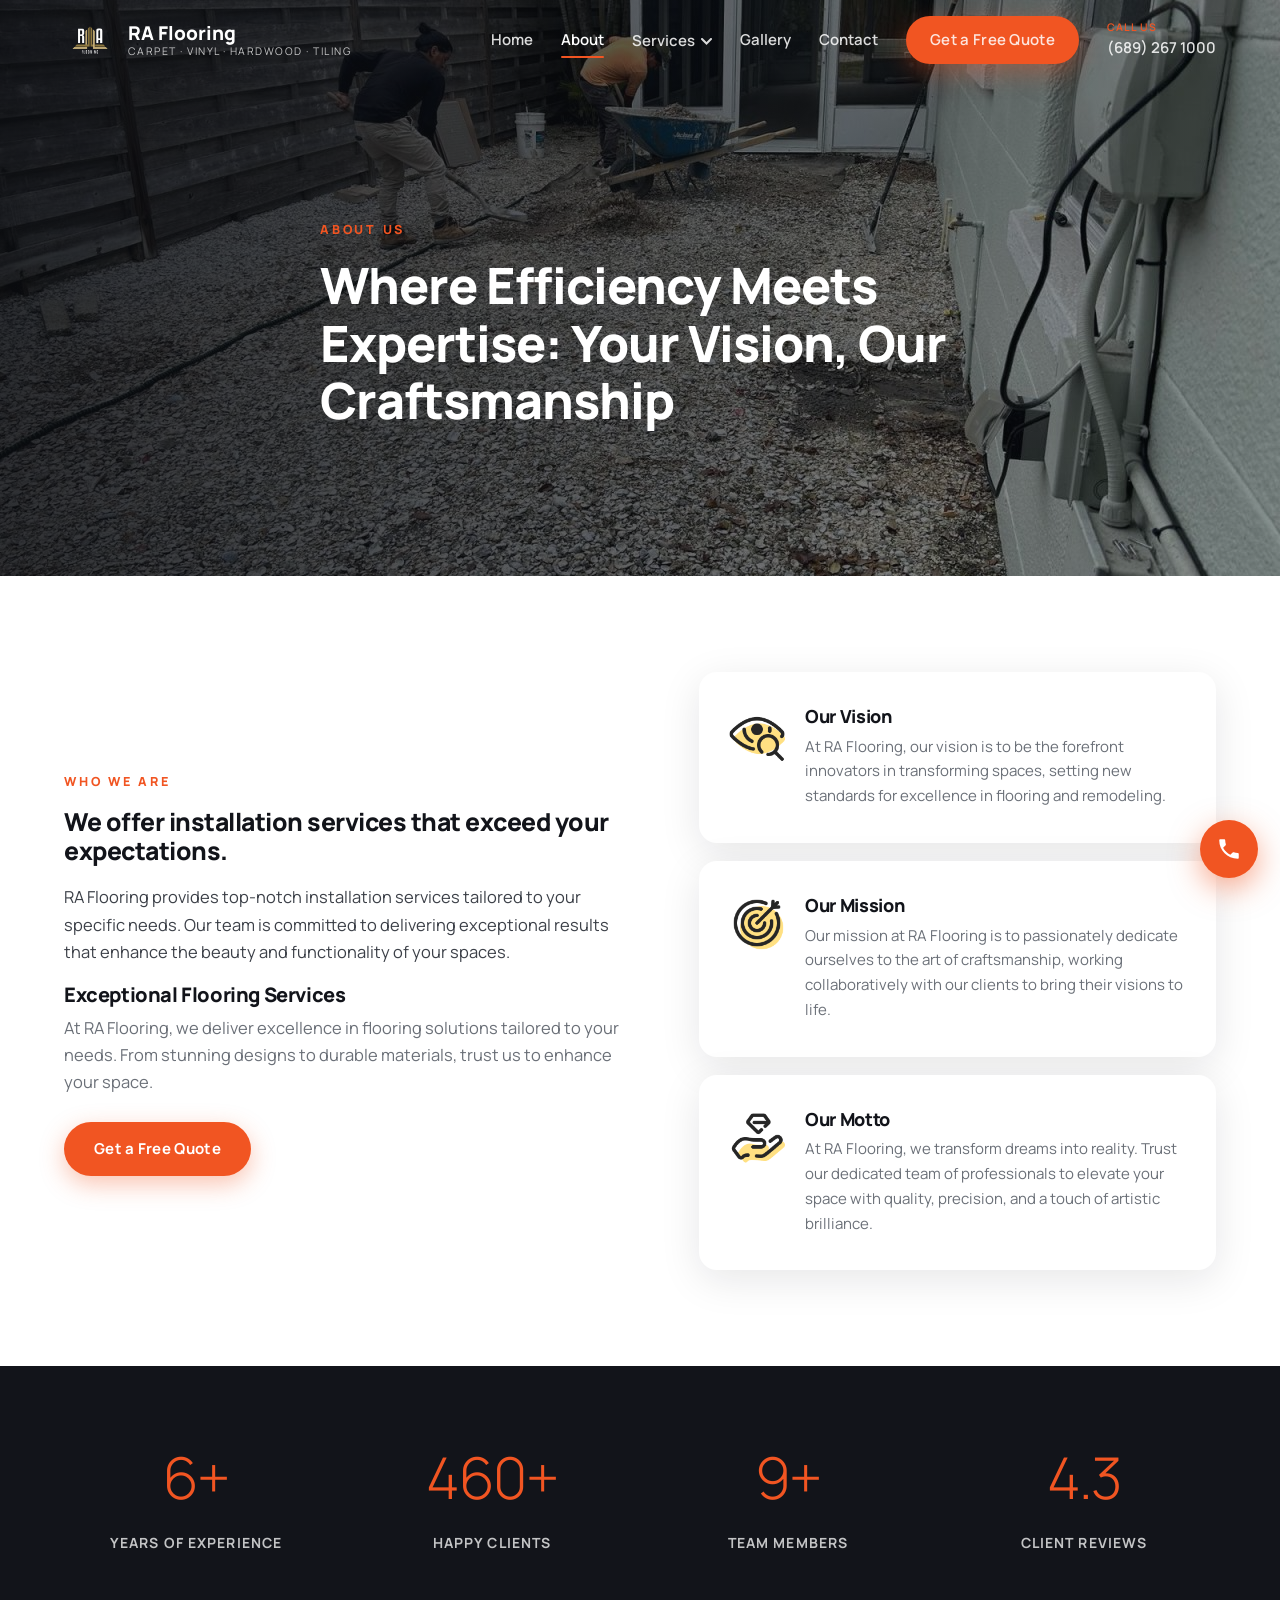
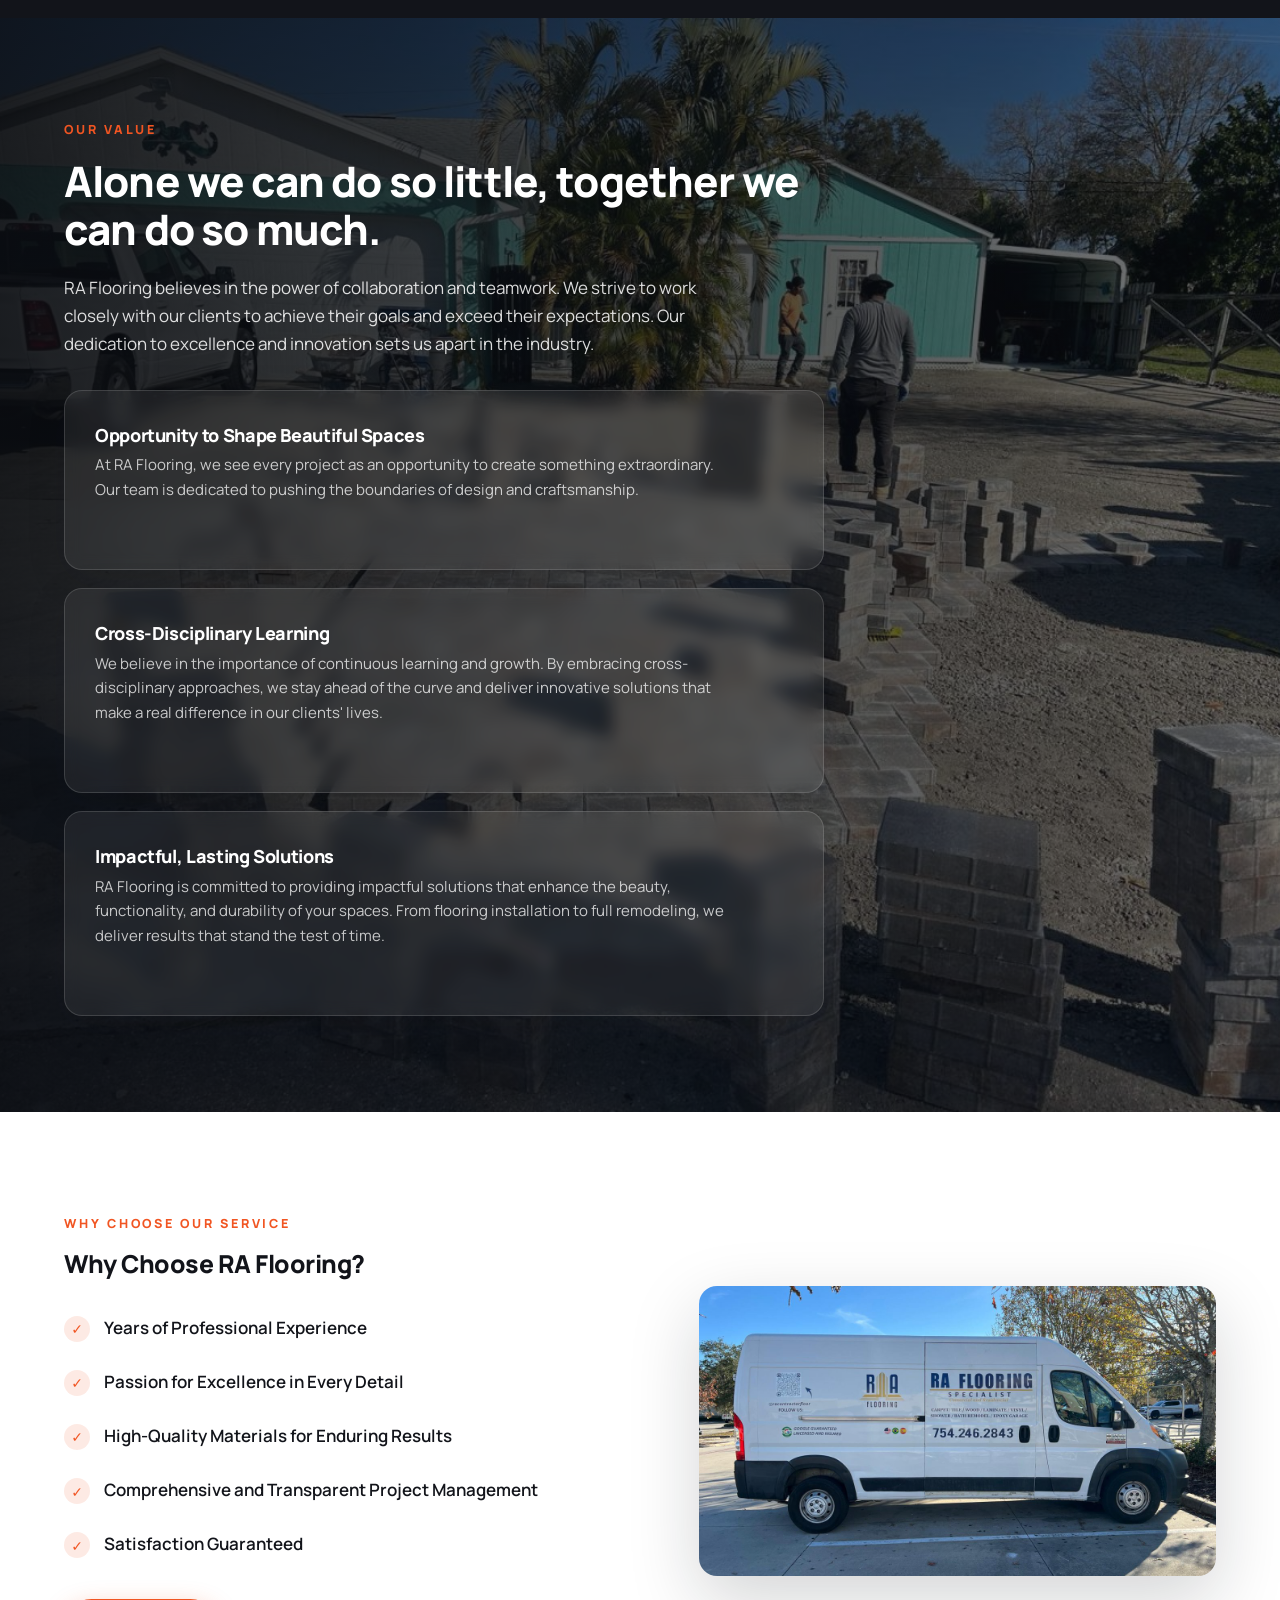
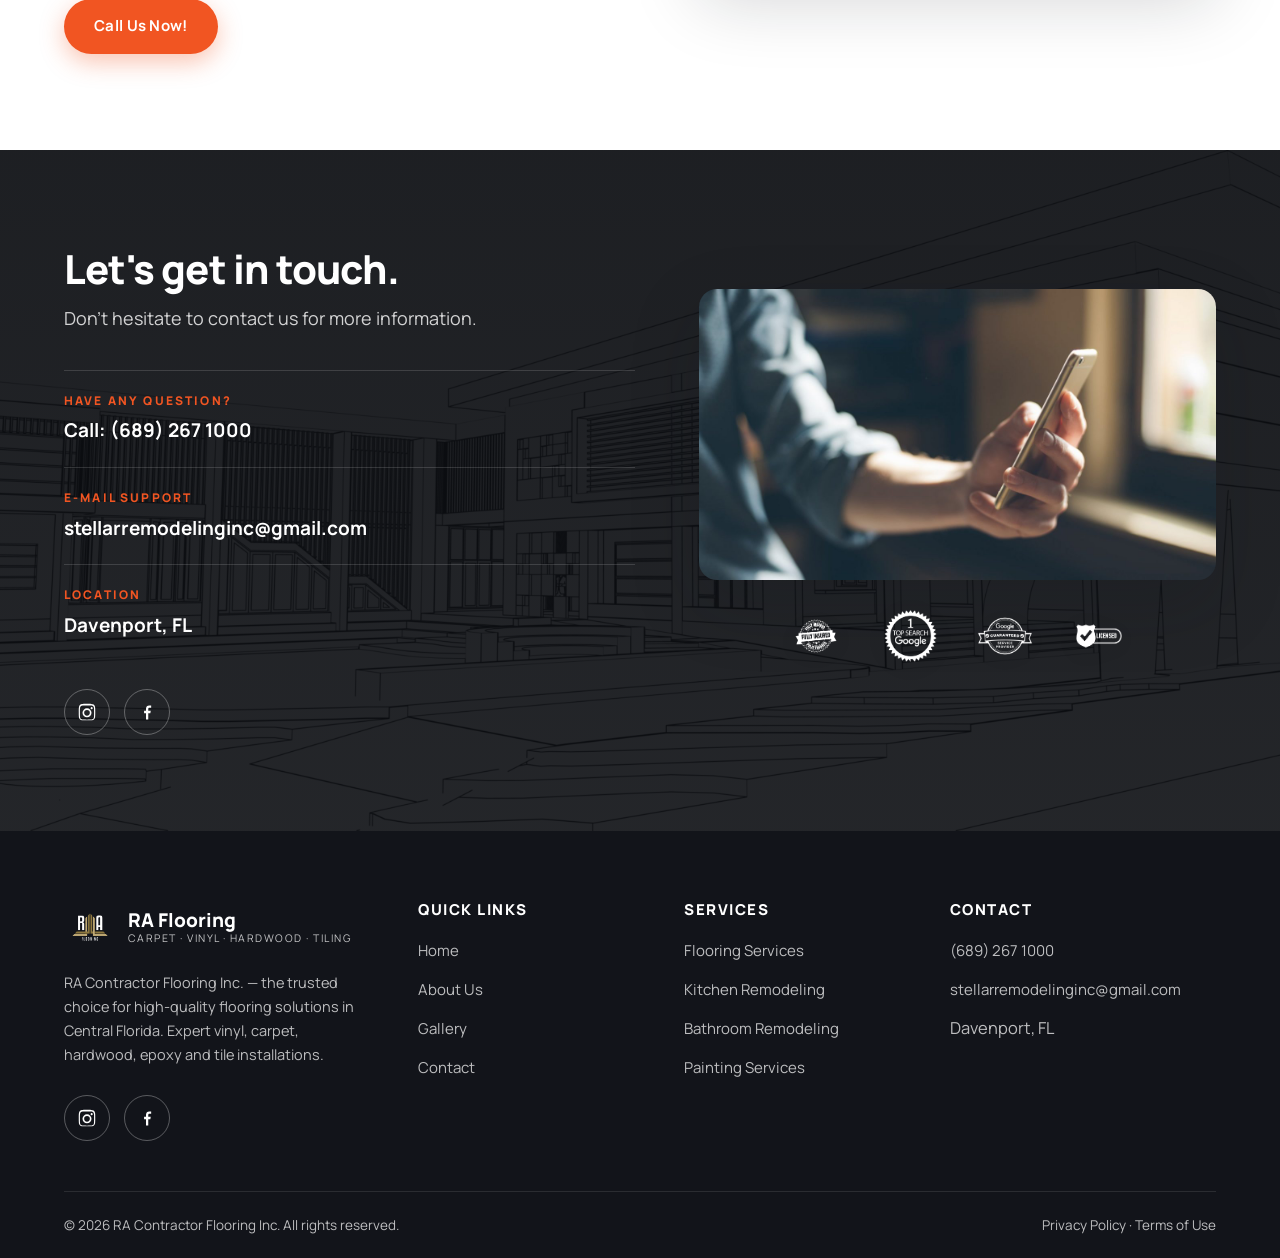
==== about.html @ 4710d86e "Site estático moderno RA Flooring — rebuild do WordPress/Elementor Co-Authored-By: Claude Fable 5 <n" ====
<!DOCTYPE html>
<html lang="en">
<head>
<meta charset="UTF-8">
<meta name="viewport" content="width=device-width, initial-scale=1.0">
<title>About Us – RA Flooring</title>
<meta name="description" content="Learn about RA Contractor Flooring Inc. — our vision, mission and values. Over a decade of experience delivering exceptional flooring and remodeling results.">
<link rel="icon" type="image/png" href="assets/img/favicon.png">
<link rel="preconnect" href="https://fonts.googleapis.com">
<link rel="preconnect" href="https://fonts.gstatic.com" crossorigin>
<link href="https://fonts.googleapis.com/css2?family=Manrope:wght@300;400;600;700;800&display=swap" rel="stylesheet">
<link rel="stylesheet" href="assets/css/style.css">
</head>
<body>
<header class="site-header" id="siteHeader">
  <div class="container nav-wrap">
    <a href="index.html" class="brand">
      <img src="assets/img/logo-white.png" alt="RA Flooring logo">
      <span class="brand-text"><strong>RA Flooring</strong><small>Carpet · Vinyl · Hardwood · Tiling</small></span>
    </a>
    <nav class="nav" id="mainNav">
      <a href="index.html">Home</a>
      <a href="about.html" class="active">About</a>
      <div class="nav-drop">
        <a href="services.html" class="drop-toggle">Services <svg width="11" height="7" viewBox="0 0 11 7" fill="none"><path d="M1 1l4.5 4.5L10 1" stroke="currentColor" stroke-width="2" stroke-linecap="round"/></svg></a>
        <div class="drop-menu">
          <a href="services.html">Flooring Services</a>
          <a href="kitchen-remodeling.html">Kitchen Remodeling</a>
          <a href="bathroom-remodeling.html">Bathroom Remodeling</a>
          <a href="painting-services.html">Painting Services</a>
        </div>
      </div>
      <a href="gallery.html">Gallery</a>
      <a href="contact.html">Contact</a>
      <a class="btn btn-primary nav-cta" href="contact.html">Get a Free Quote</a>
      <a class="nav-phone" href="tel:+16892671000"><span>Call us</span>(689) 267 1000</a>
    </nav>
    <button class="nav-toggle" id="navToggle" aria-label="Open menu"><span></span><span></span><span></span></button>
  </div>
</header>

<section class="hero hero-page" style="background-image:url('assets/img/hero-about.jpeg')">
  <div class="container">
    <div class="hero-inner">
      <span class="eyebrow">About Us</span>
      <h1>Where Efficiency Meets Expertise: Your Vision, Our Craftsmanship</h1>
    </div>
  </div>
</section>

<section>
  <div class="container split">
    <div class="reveal">
      <span class="eyebrow">Who we are</span>
      <h2>We offer installation services that exceed your expectations.</h2>
      <p style="margin:18px 0">RA Flooring provides top-notch installation services tailored to your specific needs. Our team is committed to delivering exceptional results that enhance the beauty and functionality of your spaces.</p>
      <h3 style="font-size:20px;margin-bottom:8px">Exceptional Flooring Services</h3>
      <p style="color:var(--text-soft);margin-bottom:26px">At RA Flooring, we deliver excellence in flooring solutions tailored to your needs. From stunning designs to durable materials, trust us to enhance your space.</p>
      <a href="contact.html" class="btn btn-primary">Get a Free Quote</a>
    </div>
    <div class="reveal reveal-d1" style="display:grid;gap:18px">
      <div class="feat reveal"><img src="assets/img/icon-vision.png" alt="" loading="lazy"><div><h3>Our Vision</h3><p>At RA Flooring, our vision is to be the forefront innovators in transforming spaces, setting new standards for excellence in flooring and remodeling.</p></div></div>
      <div class="feat reveal"><img src="assets/img/icon-goal.png" alt="" loading="lazy"><div><h3>Our Mission</h3><p>Our mission at RA Flooring is to passionately dedicate ourselves to the art of craftsmanship, working collaboratively with our clients to bring their visions to life.</p></div></div>
      <div class="feat reveal"><img src="assets/img/icon-diamond.png" alt="" loading="lazy"><div><h3>Our Motto</h3><p>At RA Flooring, we transform dreams into reality. Trust our dedicated team of professionals to elevate your space with quality, precision, and a touch of artistic brilliance.</p></div></div>
    </div>
  </div>
</section>

<div class="stats">
  <div class="container stats-grid">
    <div class="stat reveal"><div class="num" data-count="7" data-suffix="+">0</div><div class="label">Years of Experience</div></div>
    <div class="stat reveal reveal-d1"><div class="num" data-count="530" data-suffix="+">0</div><div class="label">Happy Clients</div></div>
    <div class="stat reveal reveal-d2"><div class="num" data-count="10" data-suffix="+">0</div><div class="label">Team Members</div></div>
    <div class="stat reveal reveal-d3"><div class="num" data-count="4.9">0</div><div class="label">Client Reviews</div></div>
  </div>
</div>

<section class="ready" style="background-image:url('assets/img/values-bg.jpeg')">
  <div class="container">
    <div class="reveal" style="max-width:760px">
      <span class="eyebrow">Our Value</span>
      <h2>Alone we can do so little, together we can do so much.</h2>
      <p>RA Flooring believes in the power of collaboration and teamwork. We strive to work closely with our clients to achieve their goals and exceed their expectations. Our dedication to excellence and innovation sets us apart in the industry.</p>
      <div style="display:grid;gap:18px;margin-top:10px">
        <div class="feat" style="background:rgba(255,255,255,.07);backdrop-filter:blur(8px);border:1px solid rgba(255,255,255,.14)"><div><h3 style="color:#fff">Opportunity to Shape Beautiful Spaces</h3><p style="color:rgba(255,255,255,.75)">At RA Flooring, we see every project as an opportunity to create something extraordinary. Our team is dedicated to pushing the boundaries of design and craftsmanship.</p></div></div>
        <div class="feat" style="background:rgba(255,255,255,.07);backdrop-filter:blur(8px);border:1px solid rgba(255,255,255,.14)"><div><h3 style="color:#fff">Cross-Disciplinary Learning</h3><p style="color:rgba(255,255,255,.75)">We believe in the importance of continuous learning and growth. By embracing cross-disciplinary approaches, we stay ahead of the curve and deliver innovative solutions that make a real difference in our clients' lives.</p></div></div>
        <div class="feat" style="background:rgba(255,255,255,.07);backdrop-filter:blur(8px);border:1px solid rgba(255,255,255,.14)"><div><h3 style="color:#fff">Impactful, Lasting Solutions</h3><p style="color:rgba(255,255,255,.75)">RA Flooring is committed to providing impactful solutions that enhance the beauty, functionality, and durability of your spaces. From flooring installation to full remodeling, we deliver results that stand the test of time.</p></div></div>
      </div>
    </div>
  </div>
</section>

<section>
  <div class="container split">
    <div class="reveal">
      <span class="eyebrow">Why choose our service</span>
      <h2>Why Choose RA Flooring?</h2>
      <ul class="check-list" style="margin:22px 0 28px">
        <li><span class="tick">✓</span>Years of Professional Experience</li>
        <li><span class="tick">✓</span>Passion for Excellence in Every Detail</li>
        <li><span class="tick">✓</span>High-Quality Materials for Enduring Results</li>
        <li><span class="tick">✓</span>Comprehensive and Transparent Project Management</li>
        <li><span class="tick">✓</span>Satisfaction Guaranteed</li>
      </ul>
      <a href="tel:+16892671000" class="btn btn-primary">Call Us Now!</a>
    </div>
    <div class="reveal reveal-d1"><div class="photo-frame"><img src="assets/img/team.jpeg" alt="RA Flooring team" loading="lazy"></div></div>
  </div>
</section>
<section class="contact-band" style="background-image:url('assets/img/contact-bg.webp')">
  <div class="container">
    <div class="split">
      <div class="reveal">
        <h2>Let's get in touch.</h2>
        <p class="sub">Don't hesitate to contact us for more information.</p>
        <div class="info-item"><div class="k">Have any question?</div><div class="v"><a href="tel:+16892671000">Call: (689) 267 1000</a></div></div>
        <div class="info-item"><div class="k">E-mail support</div><div class="v"><a href="mailto:stellarremodelinginc@gmail.com">stellarremodelinginc@gmail.com</a></div></div>
        <div class="info-item"><div class="k">Location</div><div class="v">Davenport, FL</div></div>
        <div class="social-row">
          <a href="https://www.instagram.com/racontractorfloor/" target="_blank" rel="noopener" aria-label="Instagram"><svg viewBox="0 0 24 24"><path d="M12 2.2c3.2 0 3.6 0 4.9.1 1.2.1 1.8.2 2.2.4.6.2 1 .5 1.4.9.4.4.7.8.9 1.4.2.4.4 1 .4 2.2.1 1.3.1 1.7.1 4.9s0 3.6-.1 4.9c-.1 1.2-.2 1.8-.4 2.2-.2.6-.5 1-.9 1.4-.4.4-.8.7-1.4.9-.4.2-1 .4-2.2.4-1.3.1-1.7.1-4.9.1s-3.6 0-4.9-.1c-1.2-.1-1.8-.2-2.2-.4-.6-.2-1-.5-1.4-.9-.4-.4-.7-.8-.9-1.4-.2-.4-.4-1-.4-2.2-.1-1.3-.1-1.7-.1-4.9s0-3.6.1-4.9c.1-1.2.2-1.8.4-2.2.2-.6.5-1 .9-1.4.4-.4.8-.7 1.4-.9.4-.2 1-.4 2.2-.4 1.3-.1 1.7-.1 4.9-.1zm0 2c-3.1 0-3.5 0-4.8.1-1.1.1-1.4.2-1.7.3-.4.2-.7.3-1 .6-.3.3-.5.6-.6 1-.1.3-.3.6-.3 1.7-.1 1.3-.1 1.6-.1 4.8s0 3.5.1 4.8c.1 1.1.2 1.4.3 1.7.2.4.3.7.6 1 .3.3.6.5 1 .6.3.1.6.3 1.7.3 1.3.1 1.6.1 4.8.1s3.5 0 4.8-.1c1.1-.1 1.4-.2 1.7-.3.4-.2.7-.3 1-.6.3-.3.5-.6.6-1 .1-.3.3-.6.3-1.7.1-1.3.1-1.6.1-4.8s0-3.5-.1-4.8c-.1-1.1-.2-1.4-.3-1.7-.2-.4-.3-.7-.6-1-.3-.3-.6-.5-1-.6-.3-.1-.6-.3-1.7-.3-1.3-.1-1.6-.1-4.8-.1zm0 3.4a5.4 5.4 0 110 10.8 5.4 5.4 0 010-10.8zm0 2a3.4 3.4 0 100 6.8 3.4 3.4 0 000-6.8zm5.6-3.5a1.25 1.25 0 110 2.5 1.25 1.25 0 010-2.5z"/></svg></a>
          <a href="https://www.facebook.com/racontractorfloor/" target="_blank" rel="noopener" aria-label="Facebook"><svg viewBox="0 0 24 24"><path d="M13.5 21v-7.5h2.5l.5-3h-3V8.6c0-.9.3-1.6 1.6-1.6H17V4.2c-.3 0-1.2-.1-2.3-.1-2.3 0-3.9 1.4-3.9 4v2.4H8.5v3h2.3V21h2.7z"/></svg></a>
        </div>
      </div>
      <div class="reveal reveal-d1">
        <div class="contact-photo"><img src="assets/img/cellphone.jpg" alt="Contact RA Flooring" loading="lazy"></div>
        <div class="badges-row on-dark">
          <img src="assets/img/badge-insured-w.png" alt="Fully Insured" loading="lazy">
          <img src="assets/img/badge-top-search-w.png" alt="Google Top Search" loading="lazy">
          <img src="assets/img/badge-guaranteed-w.png" alt="Google Guaranteed" loading="lazy">
          <img src="assets/img/badge-licensed-w.png" alt="Licensed" loading="lazy">
        </div>
      </div>
    </div>
  </div>
</section>
<footer class="site-footer">
  <div class="container">
    <div class="footer-grid">
      <div>
        <a href="index.html" class="brand">
          <img src="assets/img/logo-white.png" alt="RA Flooring logo">
          <span class="brand-text"><strong>RA Flooring</strong><small>Carpet · Vinyl · Hardwood · Tiling</small></span>
        </a>
        <p>RA Contractor Flooring Inc. — the trusted choice for high-quality flooring solutions in Central Florida. Expert vinyl, carpet, hardwood, epoxy and tile installations.</p>
        <div class="social-row">
          <a href="https://www.instagram.com/racontractorfloor/" target="_blank" rel="noopener" aria-label="Instagram"><svg viewBox="0 0 24 24"><path d="M12 2.2c3.2 0 3.6 0 4.9.1 1.2.1 1.8.2 2.2.4.6.2 1 .5 1.4.9.4.4.7.8.9 1.4.2.4.4 1 .4 2.2.1 1.3.1 1.7.1 4.9s0 3.6-.1 4.9c-.1 1.2-.2 1.8-.4 2.2-.2.6-.5 1-.9 1.4-.4.4-.8.7-1.4.9-.4.2-1 .4-2.2.4-1.3.1-1.7.1-4.9.1s-3.6 0-4.9-.1c-1.2-.1-1.8-.2-2.2-.4-.6-.2-1-.5-1.4-.9-.4-.4-.7-.8-.9-1.4-.2-.4-.4-1-.4-2.2-.1-1.3-.1-1.7-.1-4.9s0-3.6.1-4.9c.1-1.2.2-1.8.4-2.2.2-.6.5-1 .9-1.4.4-.4.8-.7 1.4-.9.4-.2 1-.4 2.2-.4 1.3-.1 1.7-.1 4.9-.1zm0 2c-3.1 0-3.5 0-4.8.1-1.1.1-1.4.2-1.7.3-.4.2-.7.3-1 .6-.3.3-.5.6-.6 1-.1.3-.3.6-.3 1.7-.1 1.3-.1 1.6-.1 4.8s0 3.5.1 4.8c.1 1.1.2 1.4.3 1.7.2.4.3.7.6 1 .3.3.6.5 1 .6.3.1.6.3 1.7.3 1.3.1 1.6.1 4.8.1s3.5 0 4.8-.1c1.1-.1 1.4-.2 1.7-.3.4-.2.7-.3 1-.6.3-.3.5-.6.6-1 .1-.3.3-.6.3-1.7.1-1.3.1-1.6.1-4.8s0-3.5-.1-4.8c-.1-1.1-.2-1.4-.3-1.7-.2-.4-.3-.7-.6-1-.3-.3-.6-.5-1-.6-.3-.1-.6-.3-1.7-.3-1.3-.1-1.6-.1-4.8-.1zm0 3.4a5.4 5.4 0 110 10.8 5.4 5.4 0 010-10.8zm0 2a3.4 3.4 0 100 6.8 3.4 3.4 0 000-6.8zm5.6-3.5a1.25 1.25 0 110 2.5 1.25 1.25 0 010-2.5z"/></svg></a>
          <a href="https://www.facebook.com/racontractorfloor/" target="_blank" rel="noopener" aria-label="Facebook"><svg viewBox="0 0 24 24"><path d="M13.5 21v-7.5h2.5l.5-3h-3V8.6c0-.9.3-1.6 1.6-1.6H17V4.2c-.3 0-1.2-.1-2.3-.1-2.3 0-3.9 1.4-3.9 4v2.4H8.5v3h2.3V21h2.7z"/></svg></a>
        </div>
      </div>
      <div>
        <h4>Quick Links</h4>
        <ul>
          <li><a href="index.html">Home</a></li>
          <li><a href="about.html">About Us</a></li>
          <li><a href="gallery.html">Gallery</a></li>
          <li><a href="contact.html">Contact</a></li>
        </ul>
      </div>
      <div>
        <h4>Services</h4>
        <ul>
          <li><a href="services.html">Flooring Services</a></li>
          <li><a href="kitchen-remodeling.html">Kitchen Remodeling</a></li>
          <li><a href="bathroom-remodeling.html">Bathroom Remodeling</a></li>
          <li><a href="painting-services.html">Painting Services</a></li>
        </ul>
      </div>
      <div>
        <h4>Contact</h4>
        <ul>
          <li><a href="tel:+16892671000">(689) 267 1000</a></li>
          <li><a href="mailto:stellarremodelinginc@gmail.com">stellarremodelinginc@gmail.com</a></li>
          <li>Davenport, FL</li>
        </ul>
      </div>
    </div>
    <div class="footer-bottom">
      <span>© <span id="year"></span> RA Contractor Flooring Inc. All rights reserved.</span>
      <span><a href="privacy-policy.html">Privacy Policy</a> · <a href="terms-of-use.html">Terms of Use</a></span>
    </div>
  </div>
</footer>
<a href="tel:+16892671000" class="float-call" aria-label="Call RA Flooring"><svg viewBox="0 0 24 24"><path d="M6.6 10.8c1.4 2.8 3.8 5.1 6.6 6.6l2.2-2.2c.3-.3.7-.4 1-.2 1.1.4 2.3.6 3.6.6.6 0 1 .4 1 1V20c0 .6-.4 1-1 1C10.6 21 3 13.4 3 4c0-.6.4-1 1-1h3.5c.6 0 1 .4 1 1 0 1.2.2 2.4.6 3.6.1.3 0 .7-.2 1l-2.3 2.2z"/></svg></a>
<script src="assets/js/main.js"></script>
</body>
</html>
---- assets/css/style.css ----
/* ============================================================
   RA Flooring — modern rebuild
   Palette: brand orange #F15522 on deep graphite, warm neutrals
   ============================================================ */
:root{
  --orange:#F15522;
  --orange-dark:#d5431a;
  --dark:#12141a;
  --dark-2:#1a1d25;
  --dark-3:#232733;
  --light:#f7f6f3;
  --white:#ffffff;
  --text:#3c4048;
  --text-soft:#6b7078;
  --line:#e6e4df;
  --radius:18px;
  --radius-sm:12px;
  --shadow:0 10px 40px rgba(18,20,26,.10);
  --shadow-lg:0 24px 70px rgba(18,20,26,.18);
  --container:1200px;
  --font:'Manrope',system-ui,-apple-system,'Segoe UI',sans-serif;
}
*{margin:0;padding:0;box-sizing:border-box}
html{scroll-behavior:smooth}
body{font-family:var(--font);color:var(--text);background:var(--white);line-height:1.65;font-size:16.5px;-webkit-font-smoothing:antialiased}
img{max-width:100%;display:block}
a{color:inherit;text-decoration:none}
ul{list-style:none}
h1,h2,h3,h4{color:var(--dark);line-height:1.15;font-weight:800;letter-spacing:-.02em}
.container{max-width:var(--container);margin:0 auto;padding:0 24px}
section{padding:96px 0}
@media(max-width:768px){section{padding:64px 0}}

/* ---------- buttons ---------- */
.btn{display:inline-flex;align-items:center;gap:10px;padding:15px 30px;border-radius:999px;font-weight:700;font-size:15px;letter-spacing:.02em;transition:.25s;cursor:pointer;border:0}
.btn-primary{background:var(--orange);color:#fff;box-shadow:0 8px 24px rgba(241,85,34,.35)}
.btn-primary:hover{background:var(--orange-dark);transform:translateY(-2px)}
.btn-ghost{background:transparent;color:#fff;border:2px solid rgba(255,255,255,.45)}
.btn-ghost:hover{border-color:#fff;background:rgba(255,255,255,.08)}
.btn-dark{background:var(--dark);color:#fff}
.btn-dark:hover{background:var(--dark-3);transform:translateY(-2px)}
.btn-light{background:#fff;color:var(--dark)}
.btn-light:hover{transform:translateY(-2px);box-shadow:var(--shadow)}

/* ---------- header ---------- */
.site-header{position:fixed;inset:0 0 auto 0;z-index:100;transition:.3s;padding:14px 0}
.site-header.scrolled{background:rgba(18,20,26,.92);backdrop-filter:blur(14px);box-shadow:0 6px 30px rgba(0,0,0,.25);padding:8px 0}
.nav-wrap{display:flex;align-items:center;justify-content:space-between;gap:24px}
.brand{display:flex;align-items:center;gap:12px}
.brand img{width:52px;height:52px;object-fit:contain}
.brand-text{display:flex;flex-direction:column;color:#fff;line-height:1.2}
.brand-text strong{font-size:19px;font-weight:800}
.brand-text small{font-size:10.5px;letter-spacing:.14em;text-transform:uppercase;opacity:.75}
.nav{display:flex;align-items:center;gap:28px}
.nav>a,.drop-toggle{color:rgba(255,255,255,.85);font-weight:600;font-size:15px;transition:.2s;position:relative}
.nav>a:hover,.nav>a.active,.drop-toggle:hover{color:#fff}
.nav>a.active::after{content:'';position:absolute;left:0;right:0;bottom:-6px;height:2.5px;border-radius:2px;background:var(--orange)}
.nav-drop{position:relative}
.drop-toggle{display:inline-flex;align-items:center;gap:6px;cursor:pointer}
.drop-toggle svg{transition:.25s}
.drop-menu{position:absolute;top:calc(100% + 14px);left:50%;transform:translateX(-50%) translateY(8px);background:#fff;border-radius:var(--radius-sm);box-shadow:var(--shadow-lg);padding:10px;min-width:230px;opacity:0;visibility:hidden;transition:.25s}
.nav-drop:hover .drop-menu,.nav-drop.open .drop-menu{opacity:1;visibility:visible;transform:translateX(-50%) translateY(0)}
.nav-drop:hover .drop-toggle svg{transform:rotate(180deg)}
.drop-menu a{display:block;padding:11px 16px;border-radius:9px;color:var(--dark);font-weight:600;font-size:14.5px}
.drop-menu a:hover{background:var(--light);color:var(--orange)}
.nav-cta{padding:12px 24px;font-size:14px}
.nav-cta:hover{color:#fff}
.nav-phone{color:#fff;font-weight:800;font-size:15px;white-space:nowrap}
.nav-phone span{display:block;font-size:10.5px;font-weight:600;letter-spacing:.1em;text-transform:uppercase;color:var(--orange)}
.nav-toggle{display:none;flex-direction:column;gap:5px;background:none;border:0;cursor:pointer;padding:8px;z-index:110}
.nav-toggle span{width:26px;height:2.5px;background:#fff;border-radius:2px;transition:.3s}
.nav-toggle.open span:nth-child(1){transform:translateY(7.5px) rotate(45deg)}
.nav-toggle.open span:nth-child(2){opacity:0}
.nav-toggle.open span:nth-child(3){transform:translateY(-7.5px) rotate(-45deg)}
@media(max-width:1080px){
  .nav{position:fixed;inset:0;background:rgba(18,20,26,.98);backdrop-filter:blur(10px);flex-direction:column;justify-content:center;gap:26px;opacity:0;visibility:hidden;transition:.3s}
  .nav.open{opacity:1;visibility:visible}
  .nav>a,.drop-toggle{font-size:20px}
  .drop-menu{position:static;transform:none;opacity:1;visibility:visible;background:transparent;box-shadow:none;display:none;text-align:center}
  .nav-drop.open .drop-menu{display:block}
  .drop-menu a{color:rgba(255,255,255,.8);font-size:16px}
  .drop-menu a:hover{background:transparent;color:var(--orange)}
  .nav-toggle{display:flex}
  .nav-phone{text-align:center}
}

/* ---------- hero ---------- */
.hero{position:relative;min-height:92vh;display:flex;align-items:center;padding:160px 0 100px;background-size:cover;background-position:center;color:#fff}
.hero::before{content:'';position:absolute;inset:0;background:linear-gradient(100deg,rgba(10,12,16,.88) 0%,rgba(10,12,16,.62) 55%,rgba(10,12,16,.35) 100%)}
.hero .container{position:relative;z-index:2}
.hero-inner{max-width:640px}
.hero .stars{color:#ffb42a;font-size:20px;letter-spacing:4px;margin-bottom:14px}
.eyebrow{display:inline-block;font-size:12.5px;font-weight:800;letter-spacing:.22em;text-transform:uppercase;color:var(--orange);margin-bottom:16px}
.hero h1{color:#fff;font-size:clamp(34px,4.6vw,58px);margin-bottom:22px}
.hero p{font-size:18px;color:rgba(255,255,255,.82);margin-bottom:34px;max-width:560px}
.hero-actions{display:flex;gap:16px;flex-wrap:wrap}
.hero-page{min-height:64vh;padding:180px 0 90px}
.hero-page h1{font-size:clamp(30px,4vw,50px)}

/* ---------- badges ---------- */
.badges-row{display:flex;align-items:center;justify-content:center;gap:38px;flex-wrap:wrap;padding:28px 0}
.badges-row img{height:64px;width:auto;object-fit:contain;filter:drop-shadow(0 4px 10px rgba(0,0,0,.08));transition:.25s}
.badges-row img:hover{transform:scale(1.06)}
.badges-row.on-dark img{height:56px}
@media(max-width:640px){.badges-row{gap:20px}.badges-row img{height:44px}}

/* ---------- section headers ---------- */
.sec-head{max-width:720px;margin-bottom:56px}
.sec-head.center{margin-left:auto;margin-right:auto;text-align:center}
.sec-head h2{font-size:clamp(28px,3.4vw,42px);margin-bottom:16px}
.sec-head p{color:var(--text-soft);font-size:17px}
.sec-head .divider{width:74px;height:4px;border-radius:4px;background:var(--orange);margin-top:22px}
.sec-head.center .divider{margin-left:auto;margin-right:auto}

/* ---------- stats ---------- */
.stats{background:var(--dark);padding:64px 0}
.stats-grid{display:grid;grid-template-columns:repeat(4,1fr);gap:32px;text-align:center}
.stat .num{font-size:clamp(40px,4.5vw,58px);font-weight:300;color:var(--orange);letter-spacing:-.02em}
.stat .label{color:rgba(255,255,255,.75);font-weight:700;font-size:14px;letter-spacing:.08em;text-transform:uppercase;margin-top:6px}
@media(max-width:820px){.stats-grid{grid-template-columns:repeat(2,1fr)}}

/* ---------- split / ready ---------- */
.split{display:grid;grid-template-columns:1.05fr .95fr;gap:64px;align-items:center}
@media(max-width:960px){.split{grid-template-columns:1fr;gap:40px}}
.ready{position:relative;background-size:cover;background-position:center;color:#fff}
.ready::before{content:'';position:absolute;inset:0;background:linear-gradient(90deg,rgba(10,12,16,.92),rgba(10,12,16,.55))}
.ready .container{position:relative;z-index:2}
.ready h2{color:#fff;font-size:clamp(28px,3.4vw,42px);margin-bottom:20px}
.ready p{color:rgba(255,255,255,.85);max-width:640px;margin-bottom:32px;font-size:17px}

/* ---------- cards / works ---------- */
.works-grid{display:grid;grid-template-columns:repeat(4,1fr);gap:18px}
.works-grid a{position:relative;border-radius:var(--radius-sm);overflow:hidden;aspect-ratio:1/1;display:block}
.works-grid img{width:100%;height:100%;object-fit:cover;transition:.5s}
.works-grid a::after{content:'';position:absolute;inset:0;background:linear-gradient(to top,rgba(18,20,26,.45),transparent 55%);opacity:0;transition:.35s}
.works-grid a:hover img{transform:scale(1.07)}
.works-grid a:hover::after{opacity:1}
@media(max-width:900px){.works-grid{grid-template-columns:repeat(2,1fr)}}
.center-cta{text-align:center;margin-top:44px}

/* ---------- reviews ---------- */
.reviews-band{background:var(--light)}
.review-score{display:flex;align-items:center;gap:28px;flex-wrap:wrap}
.review-score .big{font-size:64px;font-weight:800;color:var(--dark);line-height:1}
.review-score .stars{color:#ffb42a;font-size:22px;letter-spacing:3px}
.review-score .tag{font-weight:800;letter-spacing:.16em;font-size:13px;color:var(--text-soft);text-transform:uppercase}
.review-shot{border-radius:var(--radius);box-shadow:var(--shadow-lg);overflow:hidden}
.google-badge{height:56px;width:auto;margin:26px 0}

/* ---------- service cards ---------- */
.svc-grid{display:grid;grid-template-columns:repeat(3,1fr);gap:26px}
@media(max-width:980px){.svc-grid{grid-template-columns:repeat(2,1fr)}}
@media(max-width:640px){.svc-grid{grid-template-columns:1fr}}
.svc-card{background:#fff;border:1px solid var(--line);border-radius:var(--radius);overflow:hidden;display:flex;flex-direction:column;transition:.3s;position:relative}
.svc-card:hover{transform:translateY(-6px);box-shadow:var(--shadow-lg);border-color:transparent}
.svc-card .thumb{aspect-ratio:16/11;overflow:hidden}
.svc-card .thumb img{width:100%;height:100%;object-fit:cover;transition:.5s}
.svc-card:hover .thumb img{transform:scale(1.06)}
.svc-card .body{padding:26px 26px 28px;display:flex;flex-direction:column;flex:1}
.svc-card h3{font-size:21px;margin-bottom:10px}
.svc-card p{color:var(--text-soft);font-size:15.5px;flex:1}
.svc-card .link{margin-top:18px;font-weight:800;font-size:13px;letter-spacing:.14em;text-transform:uppercase;color:var(--orange);display:inline-flex;align-items:center;gap:8px}
.svc-card .link:hover{gap:12px}
.pill{position:absolute;top:16px;left:16px;background:var(--orange);color:#fff;font-size:11.5px;font-weight:800;letter-spacing:.08em;text-transform:uppercase;padding:7px 14px;border-radius:999px;z-index:2;box-shadow:0 6px 16px rgba(241,85,34,.4)}

/* ---------- features ---------- */
.feat-grid{display:grid;grid-template-columns:repeat(3,1fr);gap:26px}
@media(max-width:860px){.feat-grid{grid-template-columns:1fr}}
.feat{background:#fff;border-radius:var(--radius);padding:34px 30px;box-shadow:var(--shadow);display:flex;gap:20px;align-items:flex-start;transition:.3s}
.feat:hover{transform:translateY(-5px);box-shadow:var(--shadow-lg)}
.feat img{width:56px;height:56px;object-fit:contain;flex-shrink:0}
.feat h3{font-size:18px;margin-bottom:8px}
.feat p{color:var(--text-soft);font-size:15px}
.feat.on-card{box-shadow:none;border:1px solid var(--line)}

/* ---------- why-choose checklist ---------- */
.check-list li{display:flex;gap:14px;align-items:flex-start;padding:13px 0;font-weight:600;color:var(--dark);font-size:17px}
.check-list .tick{flex-shrink:0;width:26px;height:26px;border-radius:50%;background:rgba(241,85,34,.12);color:var(--orange);display:grid;place-items:center;font-size:14px;font-weight:800;margin-top:2px}
.photo-frame{border-radius:var(--radius);overflow:hidden;box-shadow:var(--shadow-lg)}
.photo-frame img{width:100%;height:100%;object-fit:cover}

/* ---------- CTA band ---------- */
.cta-band{position:relative;background-size:cover;background-position:center;color:#fff}
.cta-band::before{content:'';position:absolute;inset:0;background:linear-gradient(100deg,rgba(10,12,16,.9),rgba(10,12,16,.6))}
.cta-band .container{position:relative;z-index:2}
.cta-band h2{color:#fff;font-size:clamp(28px,3.4vw,40px);margin-bottom:18px}
.cta-band p{color:rgba(255,255,255,.85);max-width:620px;margin-bottom:30px;font-size:17px}
.cta-band .feat{background:rgba(255,255,255,.06);backdrop-filter:blur(8px);border:1px solid rgba(255,255,255,.12)}
.cta-band .feat h3{color:#fff}
.cta-band .feat p{color:rgba(255,255,255,.72)}

/* ---------- before/after ---------- */
.ba-wrap{position:relative;border-radius:var(--radius);overflow:hidden;box-shadow:var(--shadow-lg);user-select:none;aspect-ratio:4/3}
.ba-wrap img{position:absolute;inset:0;width:100%;height:100%;object-fit:cover;pointer-events:none}
.ba-after{clip-path:inset(0 0 0 50%)}
.ba-handle{position:absolute;top:0;bottom:0;left:50%;width:3px;background:#fff;cursor:ew-resize;z-index:5}
.ba-handle::after{content:'⟷';position:absolute;top:50%;left:50%;transform:translate(-50%,-50%);width:46px;height:46px;background:var(--orange);color:#fff;border-radius:50%;display:grid;place-items:center;font-size:19px;box-shadow:0 6px 20px rgba(0,0,0,.35)}
.ba-label{position:absolute;top:16px;padding:6px 14px;border-radius:999px;background:rgba(18,20,26,.75);color:#fff;font-size:12px;font-weight:800;letter-spacing:.1em;text-transform:uppercase;z-index:4}
.ba-label.before{left:16px}
.ba-label.after{right:16px}

/* ---------- video gallery ---------- */
.video-grid{display:grid;grid-template-columns:repeat(4,1fr);gap:22px}
@media(max-width:1024px){.video-grid{grid-template-columns:repeat(2,1fr)}}
@media(max-width:560px){.video-grid{grid-template-columns:1fr}}
.video-card{background:#fff;border:1px solid var(--line);border-radius:var(--radius);overflow:hidden;transition:.3s}
.video-card:hover{transform:translateY(-5px);box-shadow:var(--shadow-lg)}
.video-card video{width:100%;aspect-ratio:9/16;object-fit:cover;display:block;background:#000}
.video-card .body{padding:18px 20px 22px}
.video-card h3{font-size:17px;margin-bottom:6px}
.video-card p{color:var(--text-soft);font-size:14px}

/* ---------- contact ---------- */
.contact-band{position:relative;background-size:cover;background-position:center;color:#fff}
.contact-band::before{content:'';position:absolute;inset:0;background:linear-gradient(rgba(12,14,18,.93),rgba(12,14,18,.9))}
.contact-band .container{position:relative;z-index:2}
.contact-band h2{color:#fff;font-size:clamp(28px,3.4vw,40px)}
.contact-band .sub{color:rgba(255,255,255,.8);font-size:18px;margin:12px 0 36px}
.info-item{padding:20px 0;border-top:1px solid rgba(255,255,255,.14)}
.info-item .k{font-size:12px;font-weight:800;letter-spacing:.18em;text-transform:uppercase;color:var(--orange);margin-bottom:5px}
.info-item .v{font-size:19px;font-weight:700;color:#fff}
.info-item .v a:hover{color:var(--orange)}
.social-row{display:flex;gap:14px;margin-top:28px}
.social-row a{width:46px;height:46px;border-radius:50%;border:1.5px solid rgba(255,255,255,.3);display:grid;place-items:center;transition:.25s}
.social-row a:hover{background:var(--orange);border-color:var(--orange);transform:translateY(-3px)}
.social-row svg{width:20px;height:20px;fill:#fff}
.contact-photo{border-radius:var(--radius);overflow:hidden;box-shadow:var(--shadow-lg)}

/* ---------- form ---------- */
.form-card{background:#fff;border-radius:var(--radius);padding:40px;box-shadow:var(--shadow-lg);color:var(--text)}
.form-card h3{font-size:24px;margin-bottom:6px}
.form-card .hint{color:var(--text-soft);font-size:14.5px;margin-bottom:26px}
.form-grid{display:grid;grid-template-columns:1fr 1fr;gap:16px}
.form-grid .full{grid-column:1/-1}
@media(max-width:560px){.form-grid{grid-template-columns:1fr}}
.field label{display:block;font-size:13px;font-weight:700;letter-spacing:.04em;margin-bottom:7px;color:var(--dark)}
.field input,.field select,.field textarea{width:100%;padding:13px 16px;border:1.5px solid var(--line);border-radius:10px;font-family:var(--font);font-size:15px;color:var(--dark);background:var(--light);transition:.2s;outline:none}
.field input:focus,.field select:focus,.field textarea:focus{border-color:var(--orange);background:#fff;box-shadow:0 0 0 4px rgba(241,85,34,.12)}
.field textarea{resize:vertical;min-height:120px}

/* ---------- footer ---------- */
.site-footer{background:var(--dark);color:rgba(255,255,255,.72);padding:70px 0 0}
.footer-grid{display:grid;grid-template-columns:1.4fr 1fr 1fr 1.2fr;gap:44px;padding-bottom:50px}
@media(max-width:980px){.footer-grid{grid-template-columns:1fr 1fr}}
@media(max-width:560px){.footer-grid{grid-template-columns:1fr}}
.site-footer .brand{margin-bottom:18px}
.site-footer p{font-size:14.5px}
.site-footer h4{color:#fff;font-size:15px;letter-spacing:.1em;text-transform:uppercase;margin-bottom:18px}
.site-footer li{margin-bottom:11px}
.site-footer li a{font-size:15px;transition:.2s}
.site-footer li a:hover{color:var(--orange)}
.footer-bottom{border-top:1px solid rgba(255,255,255,.1);padding:22px 0;display:flex;justify-content:space-between;gap:12px;flex-wrap:wrap;font-size:13.5px}
.footer-bottom a:hover{color:var(--orange)}

/* ---------- misc ---------- */
.band-light{background:var(--light)}
.band-dark{background:var(--dark)}
.band-dark h2,.band-dark h3{color:#fff}
.materials-strip{background:var(--dark-2);padding:34px 0;text-align:center}
.materials-strip p{color:rgba(255,255,255,.8);font-weight:700;font-size:17px;letter-spacing:.02em}
.thanks{min-height:100vh;display:flex;align-items:center;justify-content:center;text-align:center;background-size:cover;background-position:center;position:relative;color:#fff;padding:120px 24px}
.thanks::before{content:'';position:absolute;inset:0;background:rgba(12,14,18,.85)}
.thanks .inner{position:relative;z-index:2;max-width:640px}
.thanks h1{color:#fff;font-size:clamp(30px,4vw,48px);margin:18px 0}
.thanks p{color:rgba(255,255,255,.85);font-size:18px;margin-bottom:34px}
.legal{padding:170px 0 90px;max-width:820px;margin:0 auto}
.legal h1{font-size:clamp(30px,4vw,44px);margin-bottom:10px}
.legal .updated{color:var(--text-soft);font-size:14px;margin-bottom:40px}
.legal h2{font-size:22px;margin:36px 0 12px}
.legal p,.legal li{color:var(--text);font-size:16px;margin-bottom:12px}
.legal ul{list-style:disc;padding-left:22px}

/* ---------- reveal animations ---------- */
.reveal{opacity:0;transform:translateY(28px);transition:opacity .7s ease,transform .7s ease}
.reveal.visible{opacity:1;transform:none}
.reveal-d1{transition-delay:.1s}
.reveal-d2{transition-delay:.2s}
.reveal-d3{transition-delay:.3s}
@media(prefers-reduced-motion:reduce){
  .reveal{opacity:1;transform:none;transition:none}
  html{scroll-behavior:auto}
}

/* floating call button */
.float-call{position:fixed;right:22px;bottom:22px;z-index:90;width:58px;height:58px;border-radius:50%;background:var(--orange);display:grid;place-items:center;box-shadow:0 10px 30px rgba(241,85,34,.5);transition:.25s}
.float-call:hover{transform:scale(1.08)}
.float-call svg{width:26px;height:26px;fill:#fff}
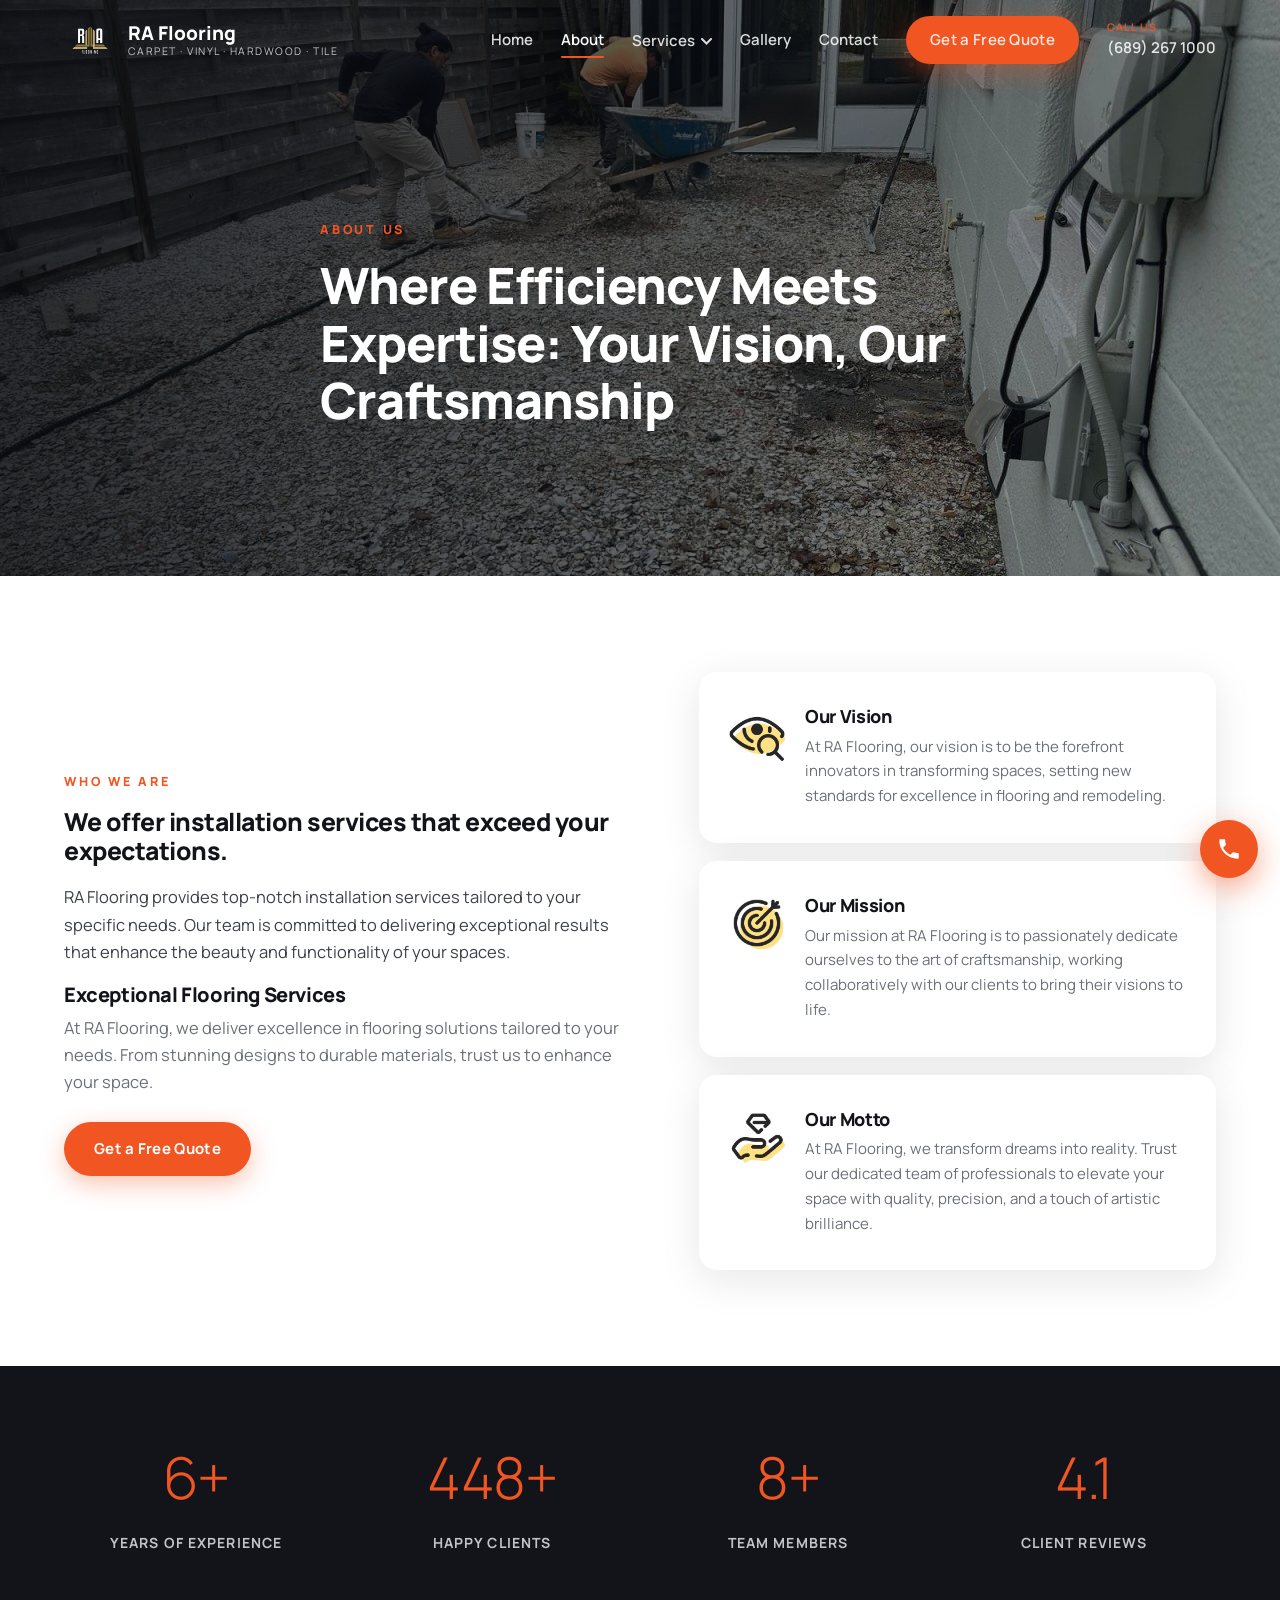
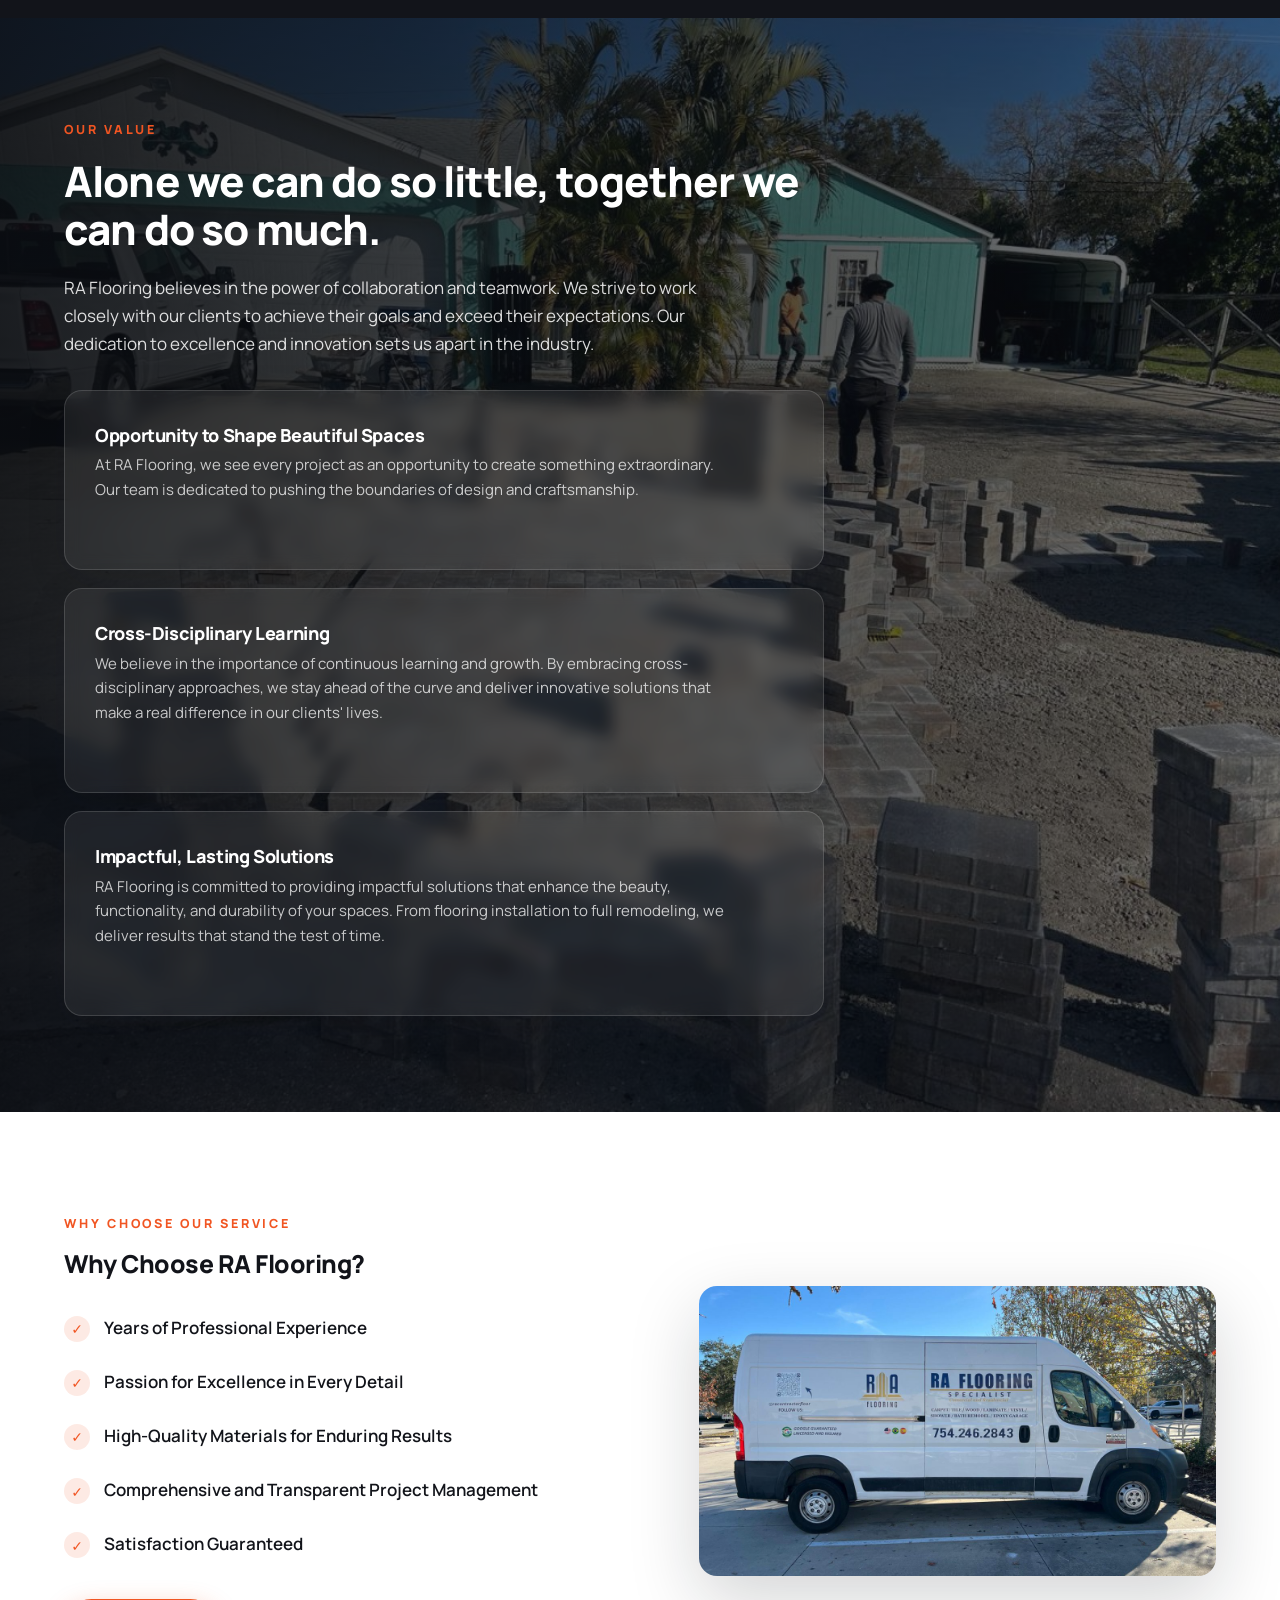
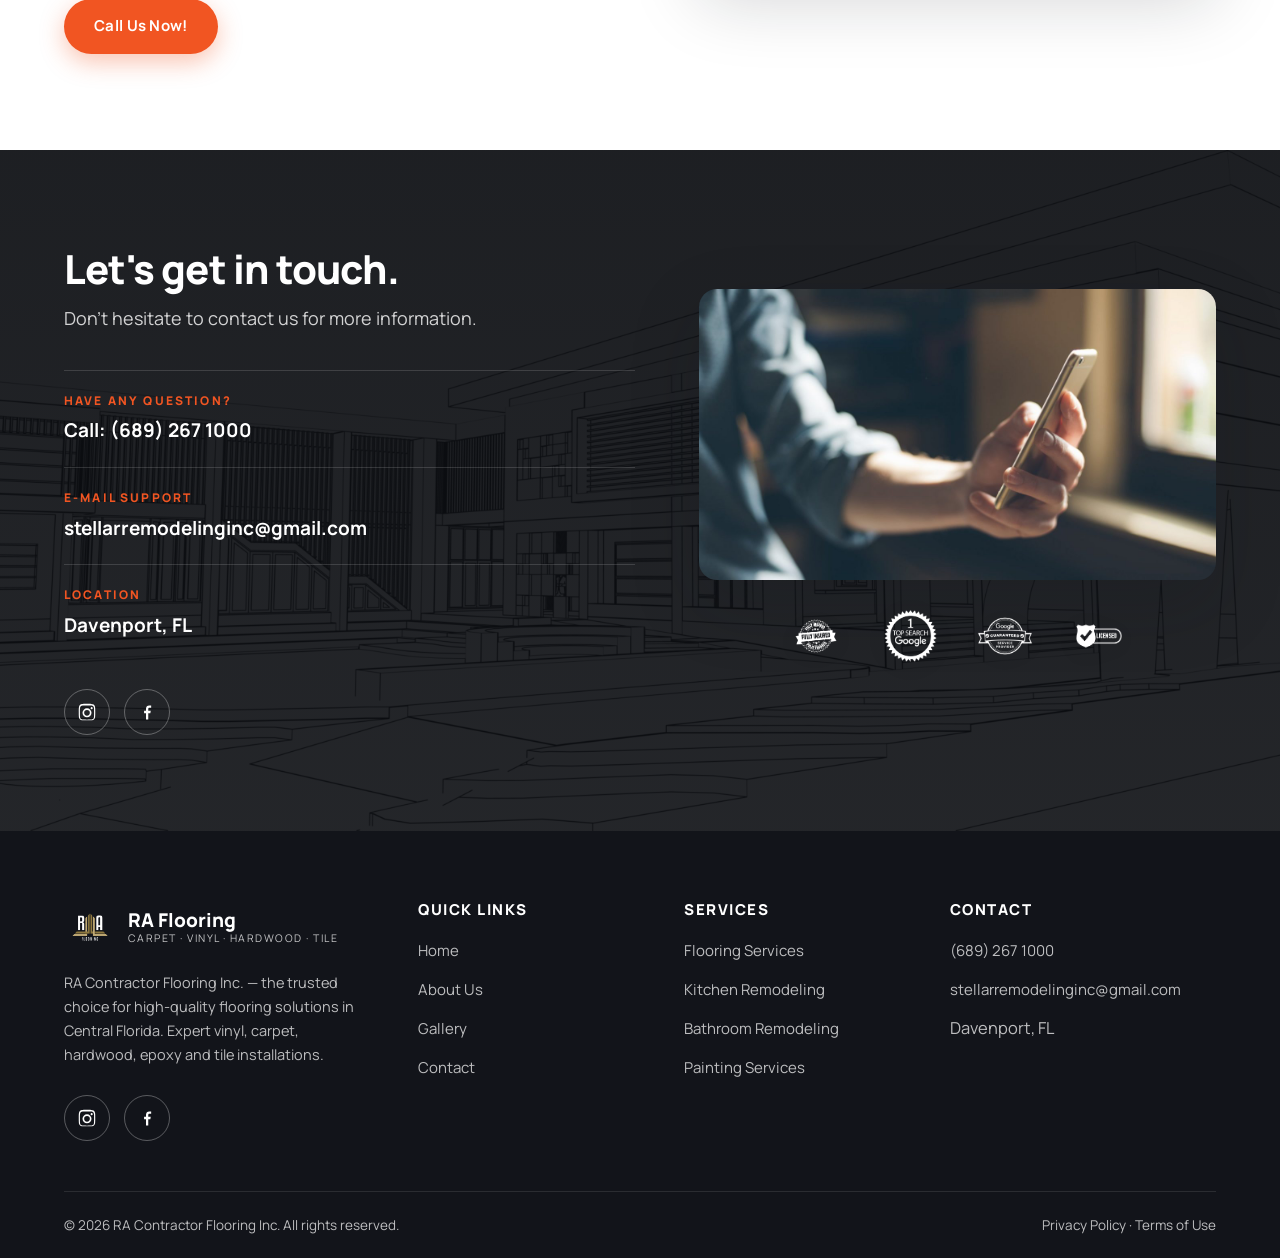
==== commit 7facc0d7: "Troca 'Tiling' por 'Tile' na tagline da marca Co-Authored-By: Claude Fable 5 <noreply@anthropic.com>" ====
--- a/about.html
+++ b/about.html
@@ -16,7 +16,7 @@
   <div class="container nav-wrap">
     <a href="index.html" class="brand">
       <img src="assets/img/logo-white.png" alt="RA Flooring logo">
-      <span class="brand-text"><strong>RA Flooring</strong><small>Carpet · Vinyl · Hardwood · Tiling</small></span>
+      <span class="brand-text"><strong>RA Flooring</strong><small>Carpet · Vinyl · Hardwood · Tile</small></span>
     </a>
     <nav class="nav" id="mainNav">
       <a href="index.html">Home</a>
@@ -139,7 +139,7 @@
       <div>
         <a href="index.html" class="brand">
           <img src="assets/img/logo-white.png" alt="RA Flooring logo">
-          <span class="brand-text"><strong>RA Flooring</strong><small>Carpet · Vinyl · Hardwood · Tiling</small></span>
+          <span class="brand-text"><strong>RA Flooring</strong><small>Carpet · Vinyl · Hardwood · Tile</small></span>
         </a>
         <p>RA Contractor Flooring Inc. — the trusted choice for high-quality flooring solutions in Central Florida. Expert vinyl, carpet, hardwood, epoxy and tile installations.</p>
         <div class="social-row">
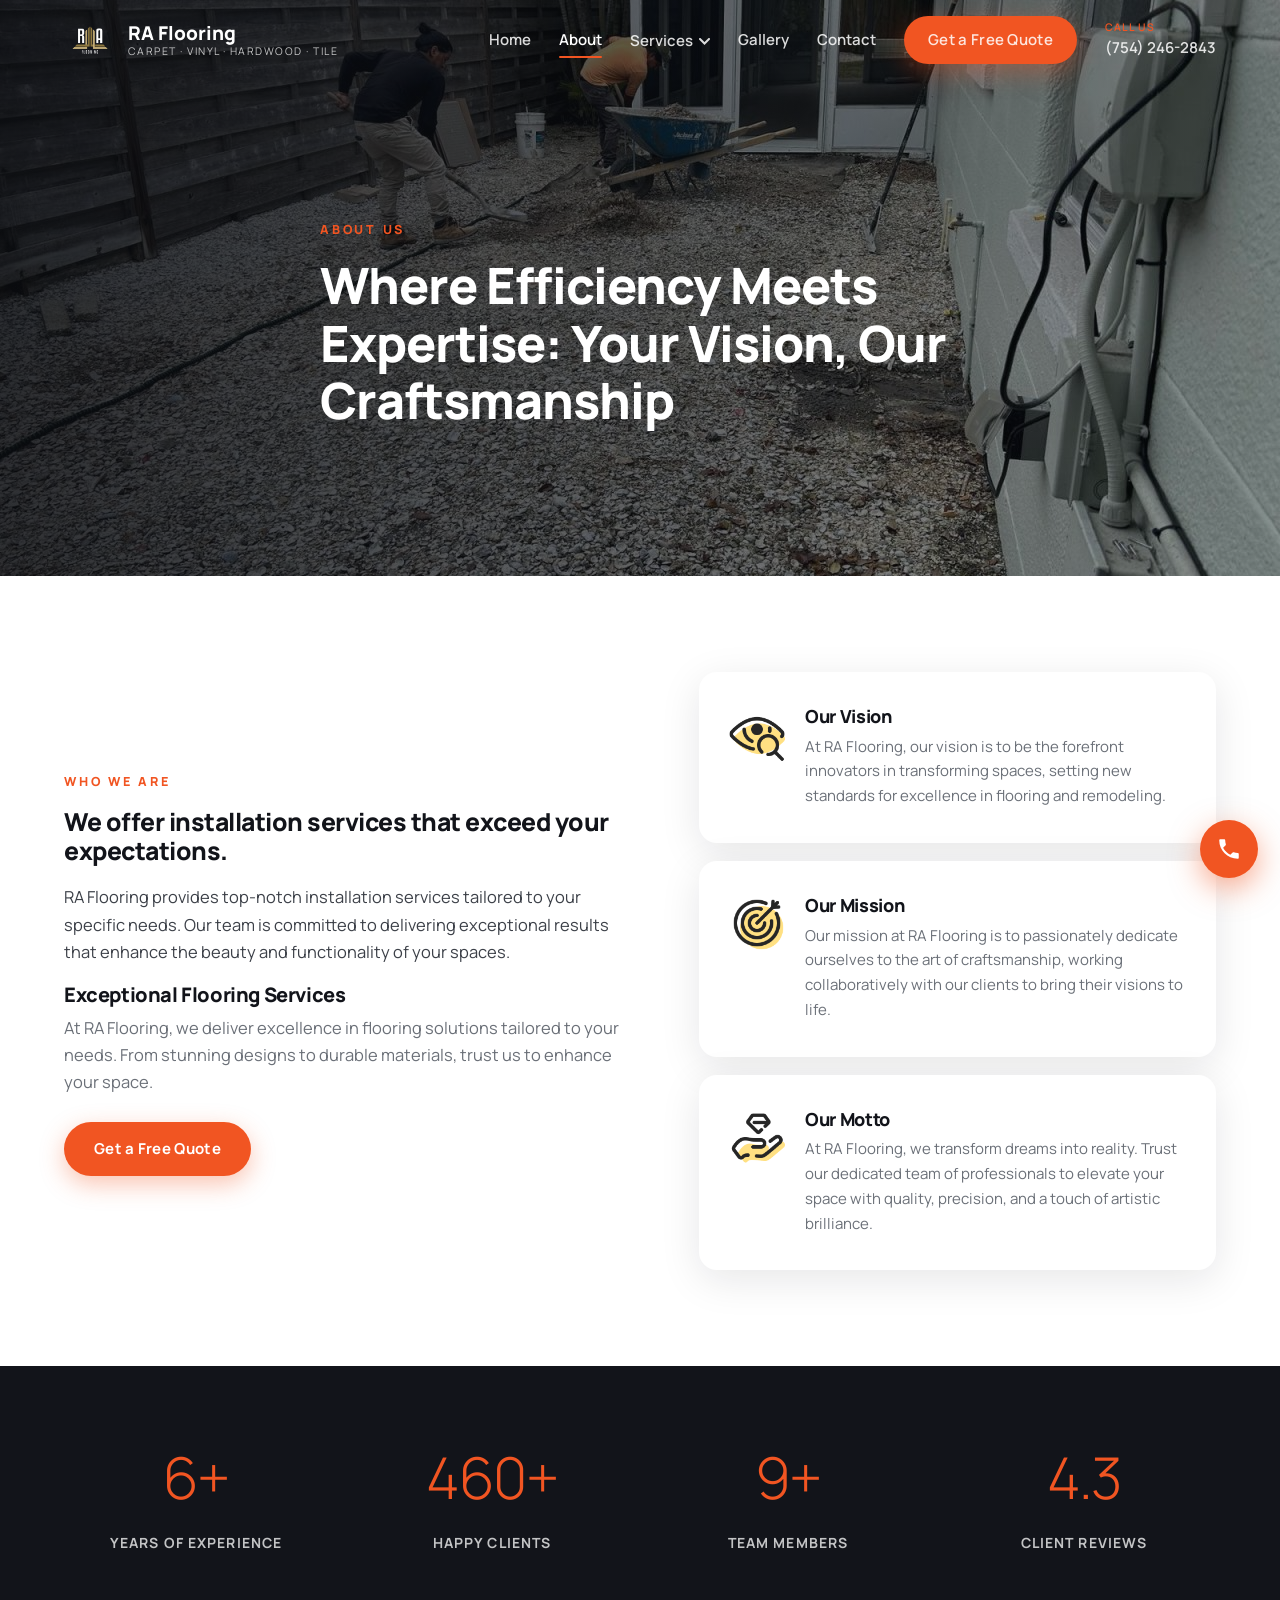
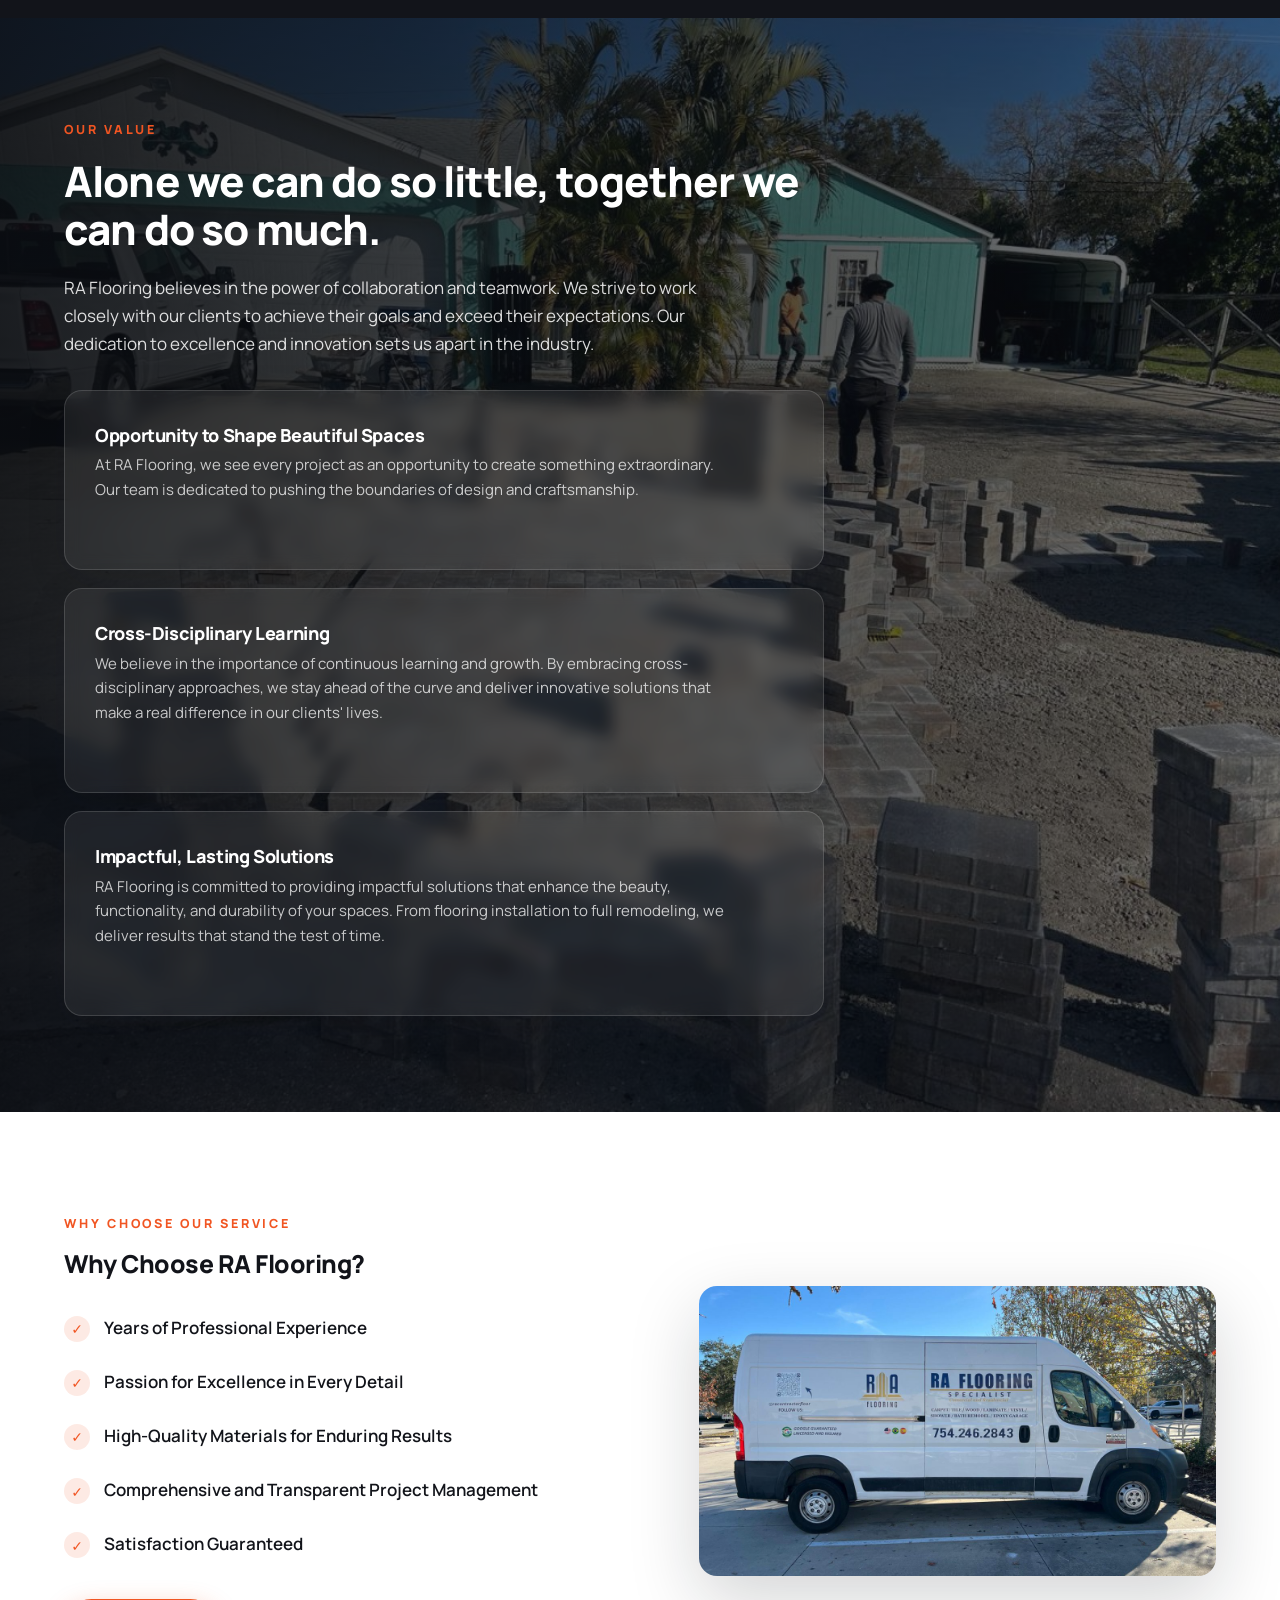
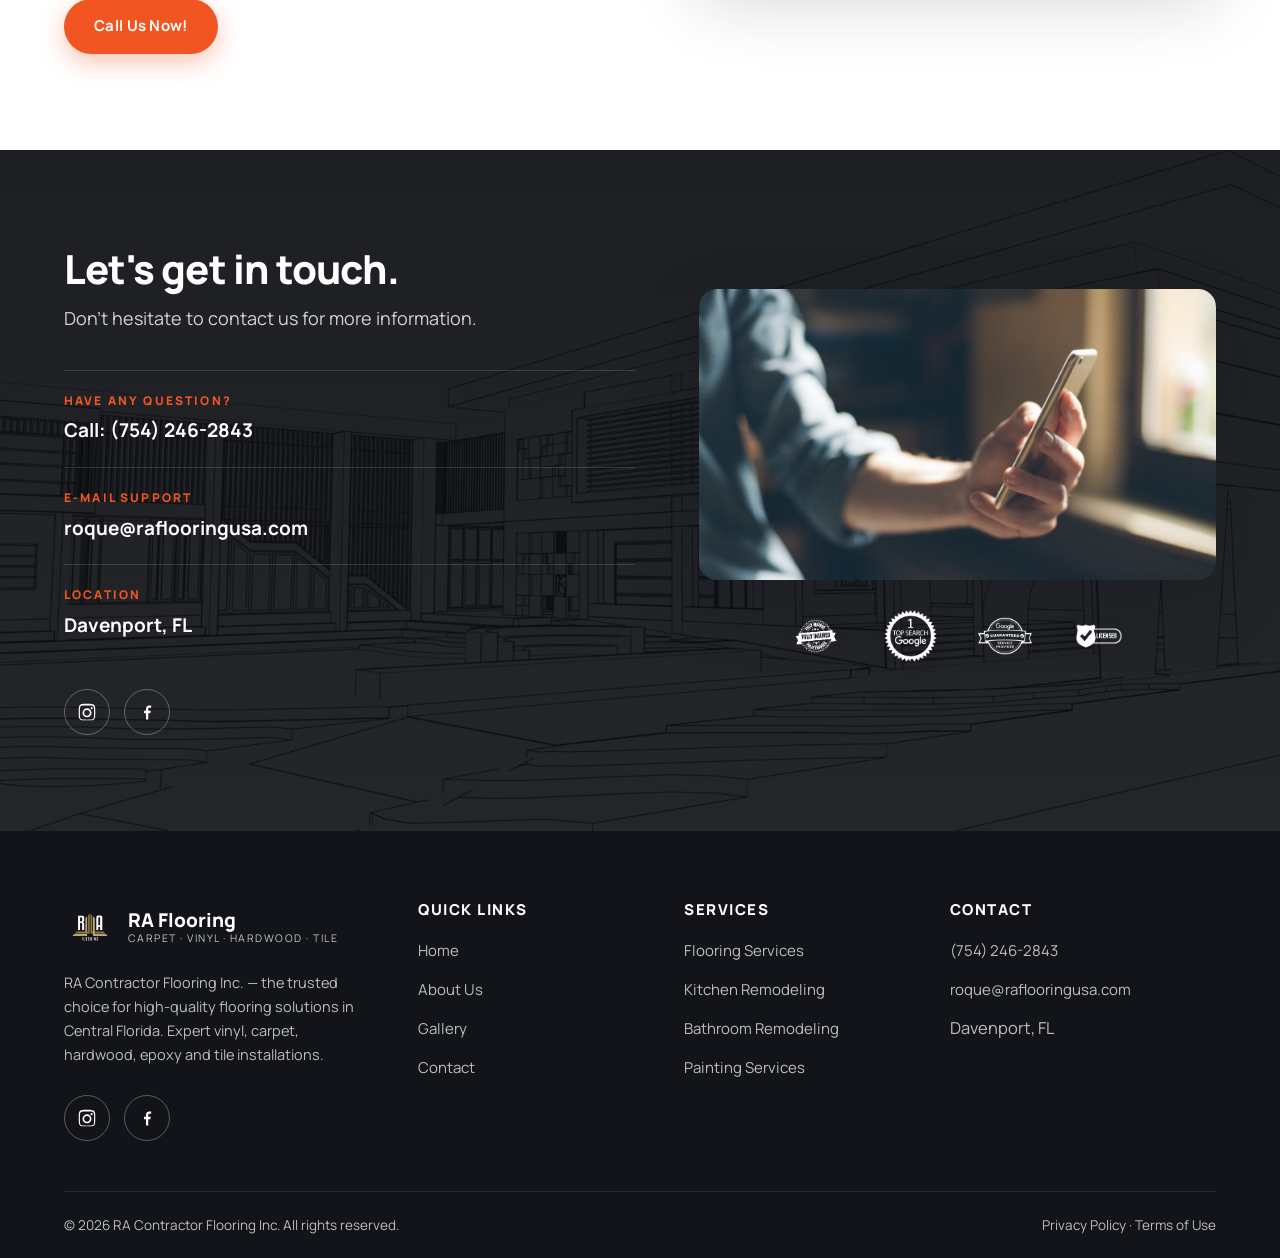
==== commit 8285fe3d: "Atualiza contato: roque@raflooringusa.com e (754) 246-2843 Co-Authored-By: Claude Fable 5 <noreply@a" ====
--- a/about.html
+++ b/about.html
@@ -33,7 +33,7 @@
       <a href="gallery.html">Gallery</a>
       <a href="contact.html">Contact</a>
       <a class="btn btn-primary nav-cta" href="contact.html">Get a Free Quote</a>
-      <a class="nav-phone" href="tel:+16892671000"><span>Call us</span>(689) 267 1000</a>
+      <a class="nav-phone" href="tel:+17542462843"><span>Call us</span>(754) 246-2843</a>
     </nav>
     <button class="nav-toggle" id="navToggle" aria-label="Open menu"><span></span><span></span><span></span></button>
   </div>
@@ -102,7 +102,7 @@
         <li><span class="tick">✓</span>Comprehensive and Transparent Project Management</li>
         <li><span class="tick">✓</span>Satisfaction Guaranteed</li>
       </ul>
-      <a href="tel:+16892671000" class="btn btn-primary">Call Us Now!</a>
+      <a href="tel:+17542462843" class="btn btn-primary">Call Us Now!</a>
     </div>
     <div class="reveal reveal-d1"><div class="photo-frame"><img src="assets/img/team.jpeg" alt="RA Flooring team" loading="lazy"></div></div>
   </div>
@@ -113,8 +113,8 @@
       <div class="reveal">
         <h2>Let's get in touch.</h2>
         <p class="sub">Don't hesitate to contact us for more information.</p>
-        <div class="info-item"><div class="k">Have any question?</div><div class="v"><a href="tel:+16892671000">Call: (689) 267 1000</a></div></div>
-        <div class="info-item"><div class="k">E-mail support</div><div class="v"><a href="mailto:stellarremodelinginc@gmail.com">stellarremodelinginc@gmail.com</a></div></div>
+        <div class="info-item"><div class="k">Have any question?</div><div class="v"><a href="tel:+17542462843">Call: (754) 246-2843</a></div></div>
+        <div class="info-item"><div class="k">E-mail support</div><div class="v"><a href="mailto:roque@raflooringusa.com">roque@raflooringusa.com</a></div></div>
         <div class="info-item"><div class="k">Location</div><div class="v">Davenport, FL</div></div>
         <div class="social-row">
           <a href="https://www.instagram.com/racontractorfloor/" target="_blank" rel="noopener" aria-label="Instagram"><svg viewBox="0 0 24 24"><path d="M12 2.2c3.2 0 3.6 0 4.9.1 1.2.1 1.8.2 2.2.4.6.2 1 .5 1.4.9.4.4.7.8.9 1.4.2.4.4 1 .4 2.2.1 1.3.1 1.7.1 4.9s0 3.6-.1 4.9c-.1 1.2-.2 1.8-.4 2.2-.2.6-.5 1-.9 1.4-.4.4-.8.7-1.4.9-.4.2-1 .4-2.2.4-1.3.1-1.7.1-4.9.1s-3.6 0-4.9-.1c-1.2-.1-1.8-.2-2.2-.4-.6-.2-1-.5-1.4-.9-.4-.4-.7-.8-.9-1.4-.2-.4-.4-1-.4-2.2-.1-1.3-.1-1.7-.1-4.9s0-3.6.1-4.9c.1-1.2.2-1.8.4-2.2.2-.6.5-1 .9-1.4.4-.4.8-.7 1.4-.9.4-.2 1-.4 2.2-.4 1.3-.1 1.7-.1 4.9-.1zm0 2c-3.1 0-3.5 0-4.8.1-1.1.1-1.4.2-1.7.3-.4.2-.7.3-1 .6-.3.3-.5.6-.6 1-.1.3-.3.6-.3 1.7-.1 1.3-.1 1.6-.1 4.8s0 3.5.1 4.8c.1 1.1.2 1.4.3 1.7.2.4.3.7.6 1 .3.3.6.5 1 .6.3.1.6.3 1.7.3 1.3.1 1.6.1 4.8.1s3.5 0 4.8-.1c1.1-.1 1.4-.2 1.7-.3.4-.2.7-.3 1-.6.3-.3.5-.6.6-1 .1-.3.3-.6.3-1.7.1-1.3.1-1.6.1-4.8s0-3.5-.1-4.8c-.1-1.1-.2-1.4-.3-1.7-.2-.4-.3-.7-.6-1-.3-.3-.6-.5-1-.6-.3-.1-.6-.3-1.7-.3-1.3-.1-1.6-.1-4.8-.1zm0 3.4a5.4 5.4 0 110 10.8 5.4 5.4 0 010-10.8zm0 2a3.4 3.4 0 100 6.8 3.4 3.4 0 000-6.8zm5.6-3.5a1.25 1.25 0 110 2.5 1.25 1.25 0 010-2.5z"/></svg></a>
@@ -168,8 +168,8 @@
       <div>
         <h4>Contact</h4>
         <ul>
-          <li><a href="tel:+16892671000">(689) 267 1000</a></li>
-          <li><a href="mailto:stellarremodelinginc@gmail.com">stellarremodelinginc@gmail.com</a></li>
+          <li><a href="tel:+17542462843">(754) 246-2843</a></li>
+          <li><a href="mailto:roque@raflooringusa.com">roque@raflooringusa.com</a></li>
           <li>Davenport, FL</li>
         </ul>
       </div>
@@ -180,7 +180,7 @@
     </div>
   </div>
 </footer>
-<a href="tel:+16892671000" class="float-call" aria-label="Call RA Flooring"><svg viewBox="0 0 24 24"><path d="M6.6 10.8c1.4 2.8 3.8 5.1 6.6 6.6l2.2-2.2c.3-.3.7-.4 1-.2 1.1.4 2.3.6 3.6.6.6 0 1 .4 1 1V20c0 .6-.4 1-1 1C10.6 21 3 13.4 3 4c0-.6.4-1 1-1h3.5c.6 0 1 .4 1 1 0 1.2.2 2.4.6 3.6.1.3 0 .7-.2 1l-2.3 2.2z"/></svg></a>
+<a href="tel:+17542462843" class="float-call" aria-label="Call RA Flooring"><svg viewBox="0 0 24 24"><path d="M6.6 10.8c1.4 2.8 3.8 5.1 6.6 6.6l2.2-2.2c.3-.3.7-.4 1-.2 1.1.4 2.3.6 3.6.6.6 0 1 .4 1 1V20c0 .6-.4 1-1 1C10.6 21 3 13.4 3 4c0-.6.4-1 1-1h3.5c.6 0 1 .4 1 1 0 1.2.2 2.4.6 3.6.1.3 0 .7-.2 1l-2.3 2.2z"/></svg></a>
 <script src="assets/js/main.js"></script>
 </body>
 </html>
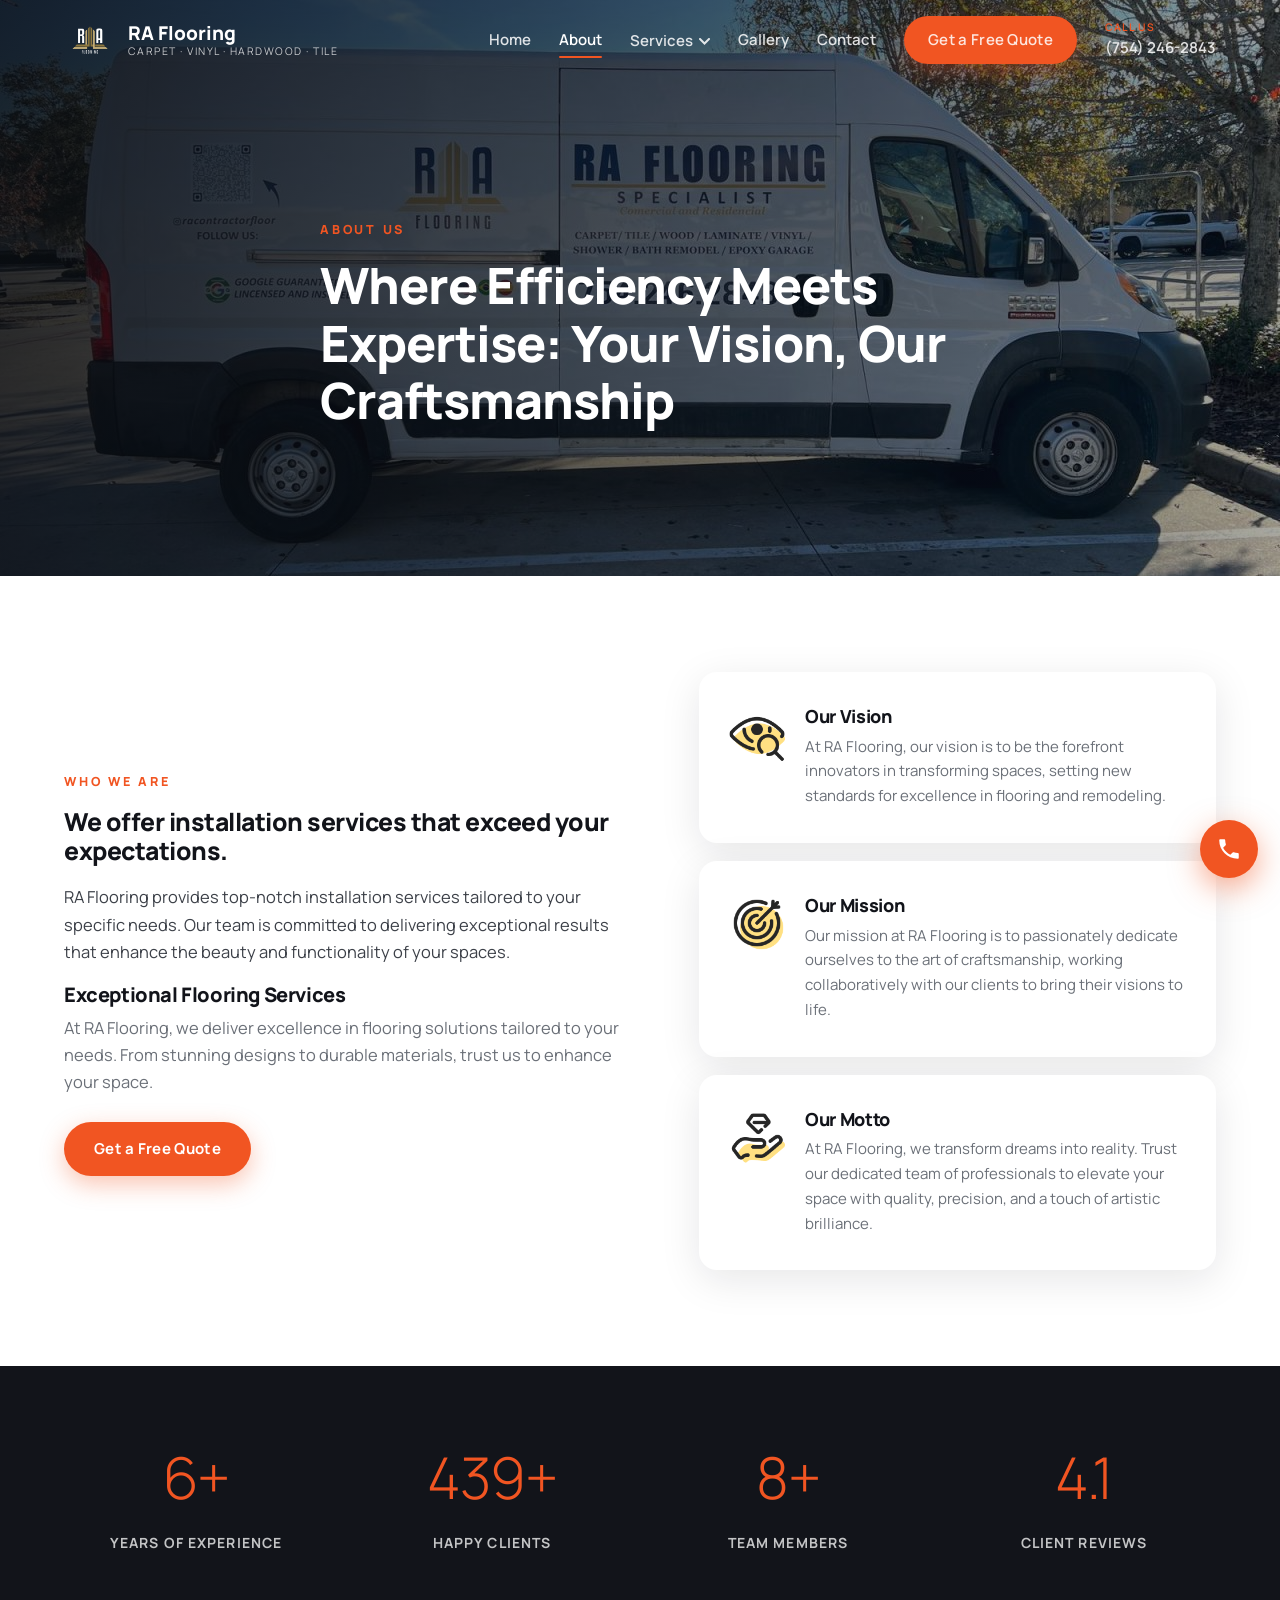
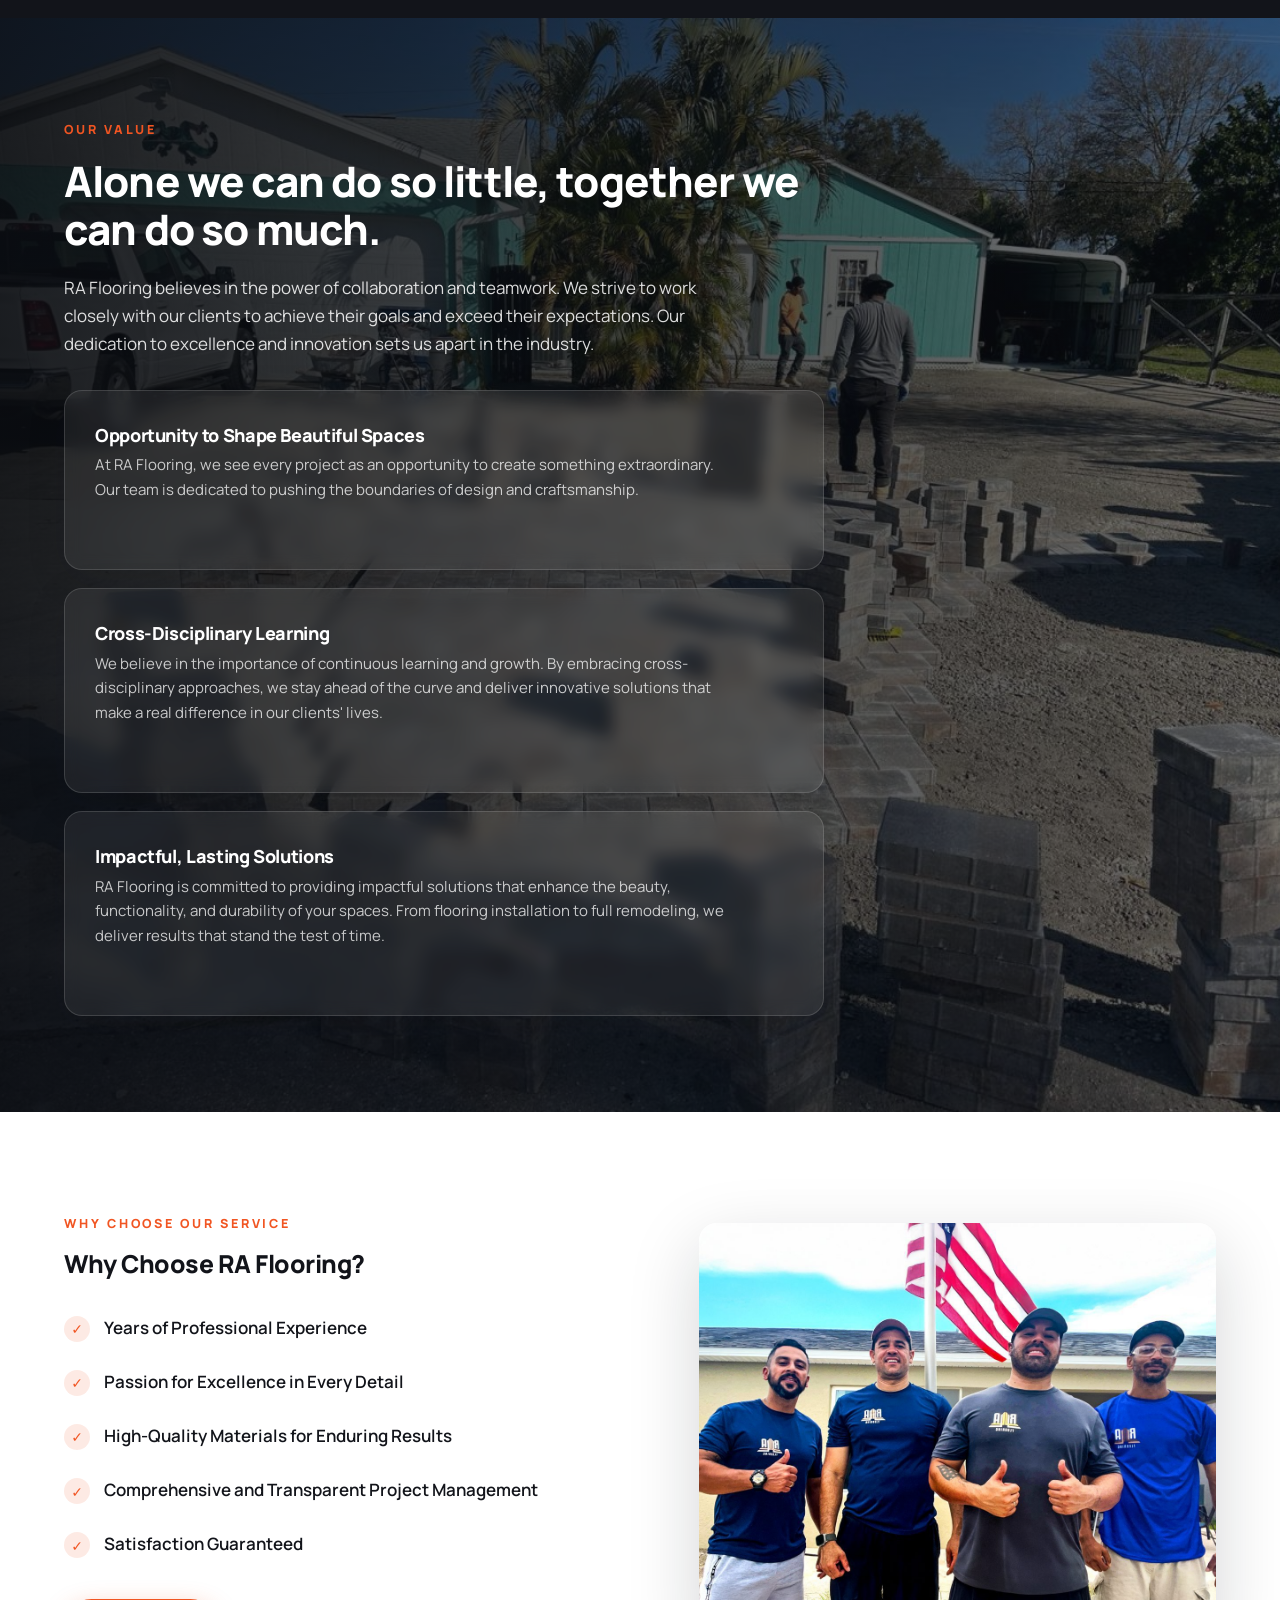
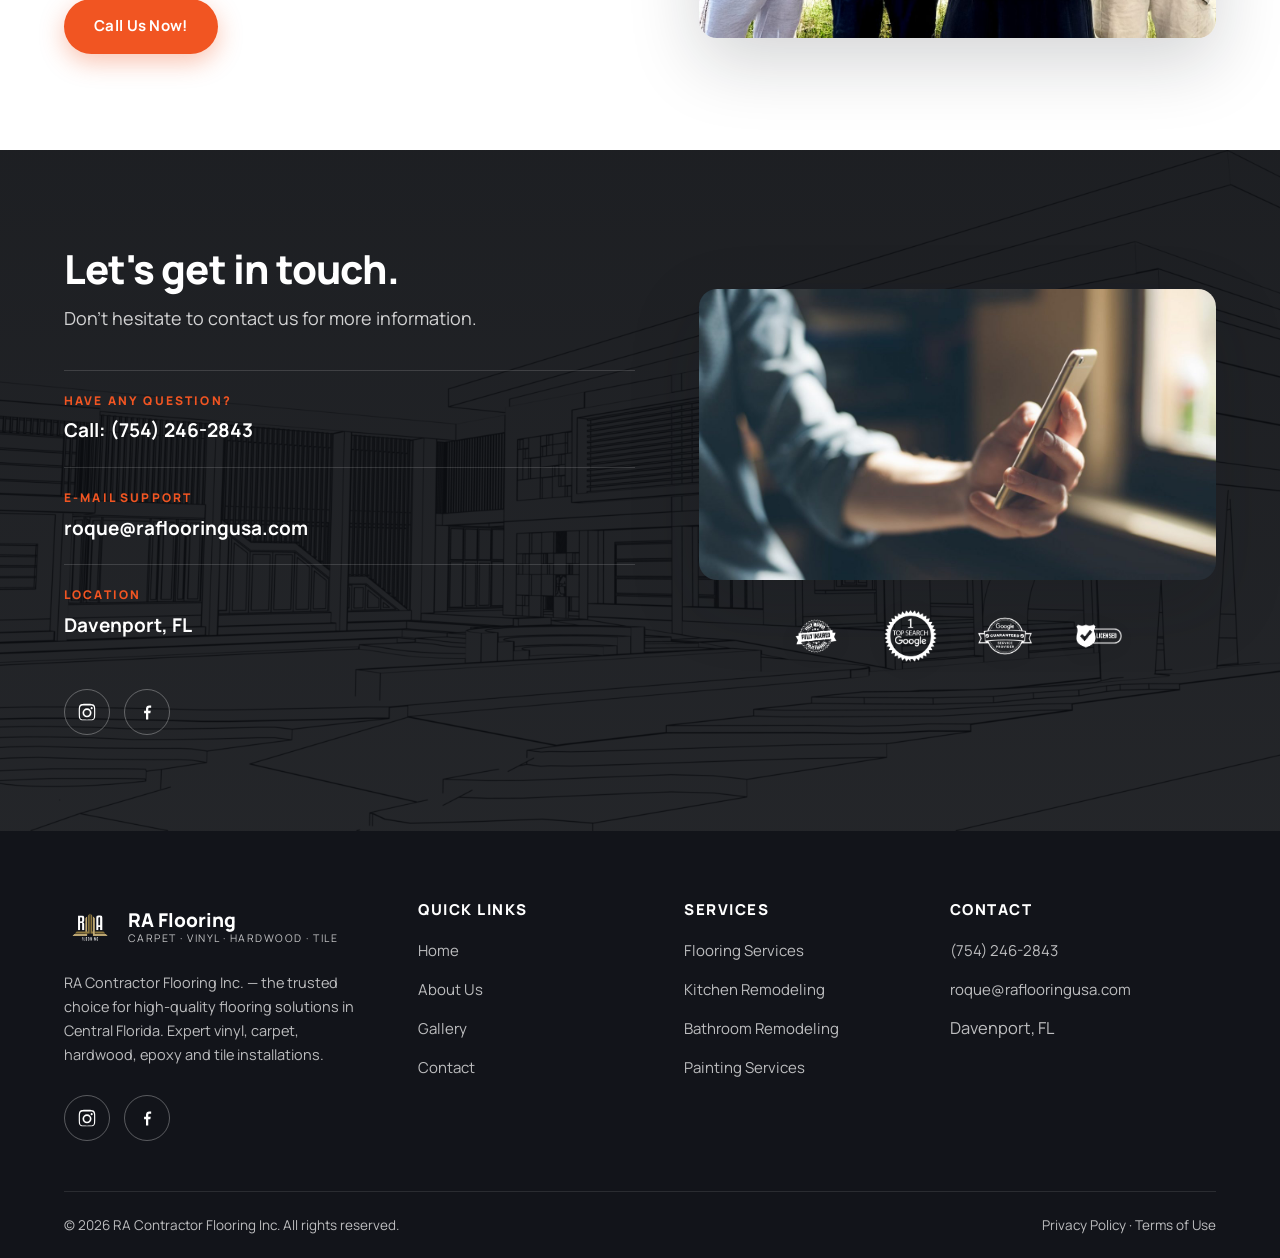
==== commit 5ec14253: "About: van da RA Flooring como fundo do hero; foto do time na seção why-choose Co-Authored-By: Claud" ====
--- a/about.html
+++ b/about.html
@@ -39,7 +39,7 @@
   </div>
 </header>
 
-<section class="hero hero-page" style="background-image:url('assets/img/hero-about.jpeg')">
+<section class="hero hero-page" style="background-image:url('assets/img/team.jpeg')">
   <div class="container">
     <div class="hero-inner">
       <span class="eyebrow">About Us</span>
@@ -104,7 +104,7 @@
       </ul>
       <a href="tel:+17542462843" class="btn btn-primary">Call Us Now!</a>
     </div>
-    <div class="reveal reveal-d1"><div class="photo-frame"><img src="assets/img/team.jpeg" alt="RA Flooring team" loading="lazy"></div></div>
+    <div class="reveal reveal-d1"><div class="photo-frame"><img src="assets/img/team-photo.jpg" alt="RA Flooring team" loading="lazy"></div></div>
   </div>
 </section>
 <section class="contact-band" style="background-image:url('assets/img/contact-bg.webp')">
--- a/assets/css/style.css
+++ b/assets/css/style.css
@@ -85,8 +85,13 @@
 }
 
 /* ---------- hero ---------- */
-.hero{position:relative;min-height:92vh;display:flex;align-items:center;padding:160px 0 100px;background-size:cover;background-position:center;color:#fff}
-.hero::before{content:'';position:absolute;inset:0;background:linear-gradient(100deg,rgba(10,12,16,.88) 0%,rgba(10,12,16,.62) 55%,rgba(10,12,16,.35) 100%)}
+.hero{position:relative;min-height:92vh;display:flex;align-items:center;padding:160px 0 100px;background-size:cover;background-position:center;color:#fff;overflow:hidden}
+.hero::before{content:'';position:absolute;inset:0;z-index:1;background:linear-gradient(100deg,rgba(10,12,16,.88) 0%,rgba(10,12,16,.62) 55%,rgba(10,12,16,.35) 100%)}
+.hero-slides{position:absolute;inset:0;z-index:0}
+.hero-slides .slide{position:absolute;inset:0;background-size:cover;background-position:center;opacity:0;transition:opacity 1.2s ease}
+.hero-slides .slide.active{opacity:1;animation:kenburns 7s ease-out forwards}
+@keyframes kenburns{from{transform:scale(1)}to{transform:scale(1.09)}}
+@media(prefers-reduced-motion:reduce){.hero-slides .slide.active{animation:none}}
 .hero .container{position:relative;z-index:2}
 .hero-inner{max-width:640px}
 .hero .stars{color:#ffb42a;font-size:20px;letter-spacing:4px;margin-bottom:14px}
@@ -94,6 +99,22 @@
 .hero h1{color:#fff;font-size:clamp(34px,4.6vw,58px);margin-bottom:22px}
 .hero p{font-size:18px;color:rgba(255,255,255,.82);margin-bottom:34px;max-width:560px}
 .hero-actions{display:flex;gap:16px;flex-wrap:wrap}
+.hero-grid{display:grid;grid-template-columns:1.15fr .85fr;gap:64px;align-items:center;width:100%}
+.hero-grid .hero-inner{max-width:none}
+.hero-form{background:rgba(255,255,255,.97);border-radius:var(--radius);padding:32px 30px;box-shadow:var(--shadow-lg);color:var(--text);max-width:460px;justify-self:end;width:100%}
+.hero-form h3{font-size:21px;margin-bottom:4px}
+.hero-form .hint{color:var(--text-soft);font-size:13.5px;margin-bottom:18px}
+.hero-form .field{margin-bottom:12px}
+.hero-form .form-row{display:grid;grid-template-columns:1fr 1fr;gap:12px}
+@media(max-width:560px){.hero-form .form-row{grid-template-columns:1fr}}
+.hero-form .field label{display:block;font-size:12px;font-weight:700;margin-bottom:5px;color:var(--dark)}
+.hero-check{margin:0 0 30px;display:grid;gap:12px}
+.hero-check li{display:flex;align-items:center;gap:12px;font-size:17px;font-weight:600;color:#fff}
+.hero-check .tick{flex-shrink:0;width:24px;height:24px;border-radius:50%;background:var(--orange);color:#fff;display:grid;place-items:center;font-size:13px;font-weight:800}
+@media(max-width:1080px){
+  .hero-grid{grid-template-columns:1fr;gap:44px}
+  .hero-form{justify-self:start}
+}
 .hero-page{min-height:64vh;padding:180px 0 90px}
 .hero-page h1{font-size:clamp(30px,4vw,50px)}
 
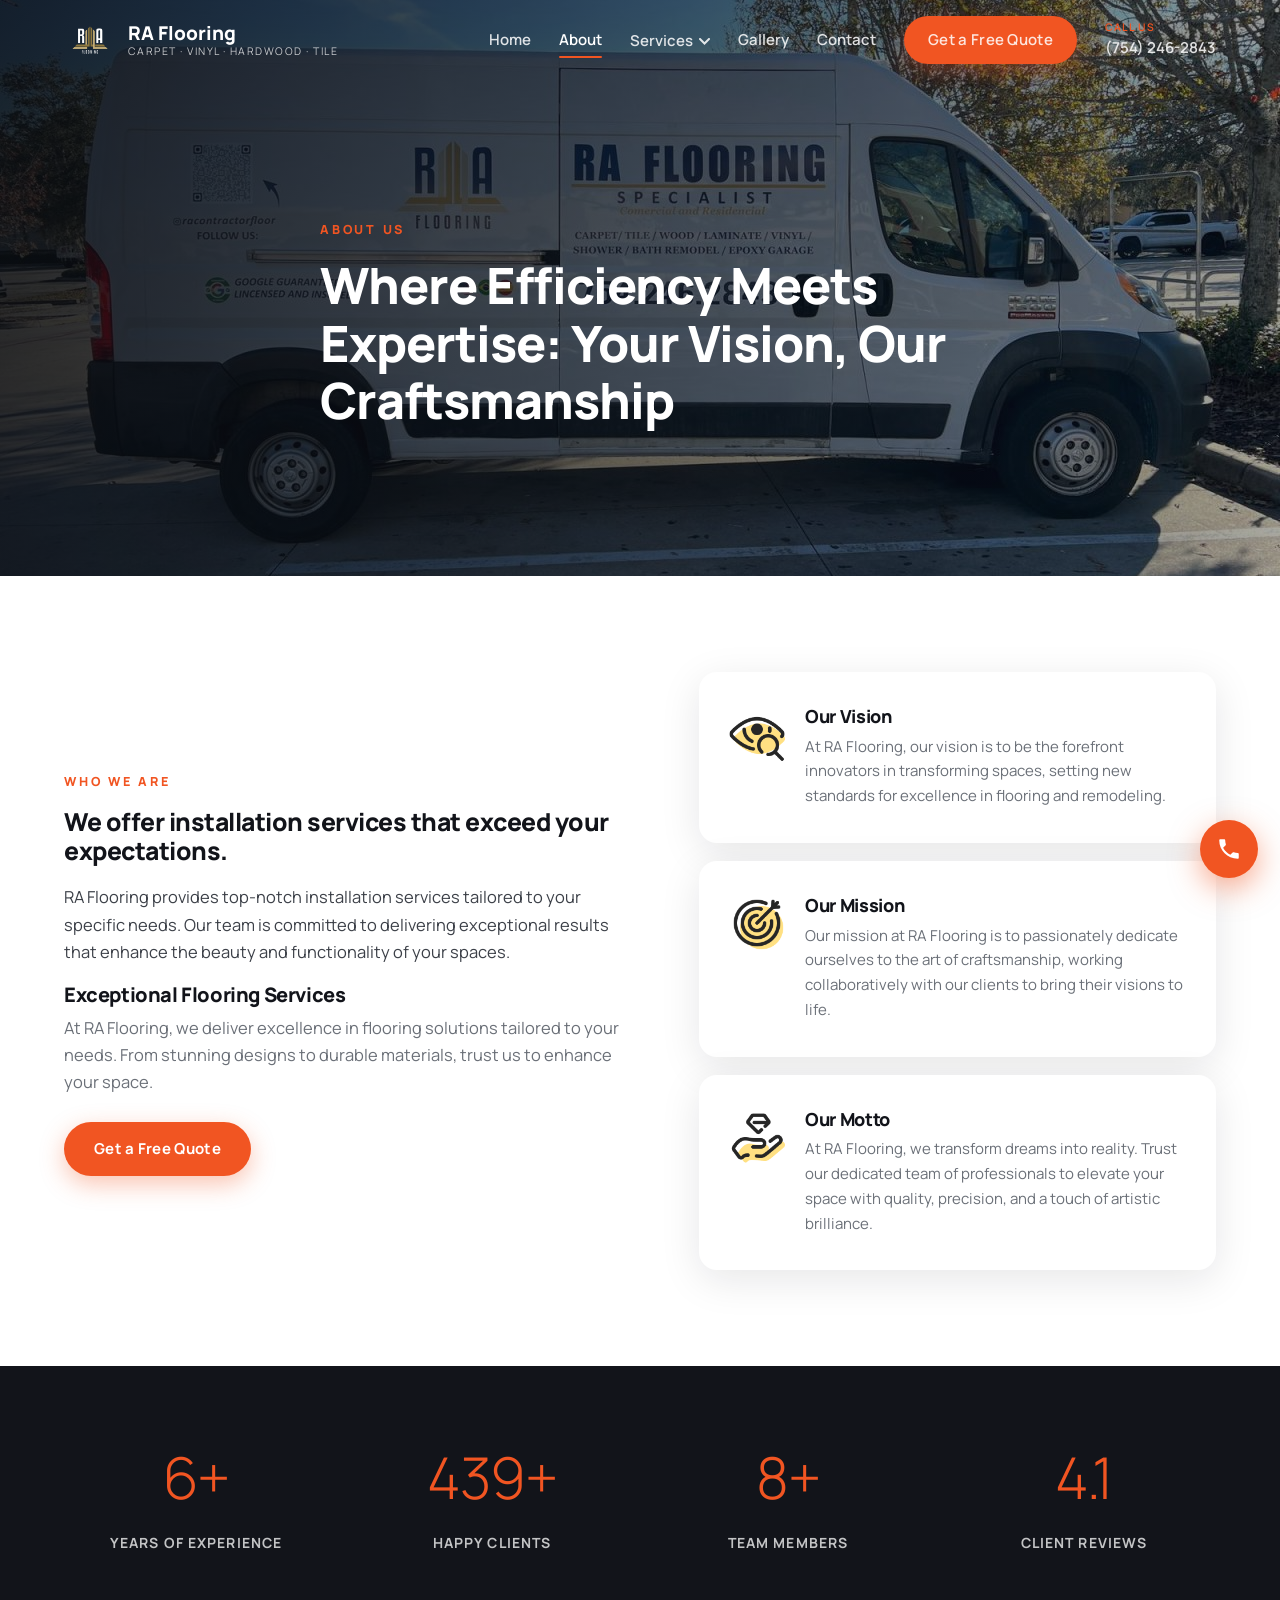
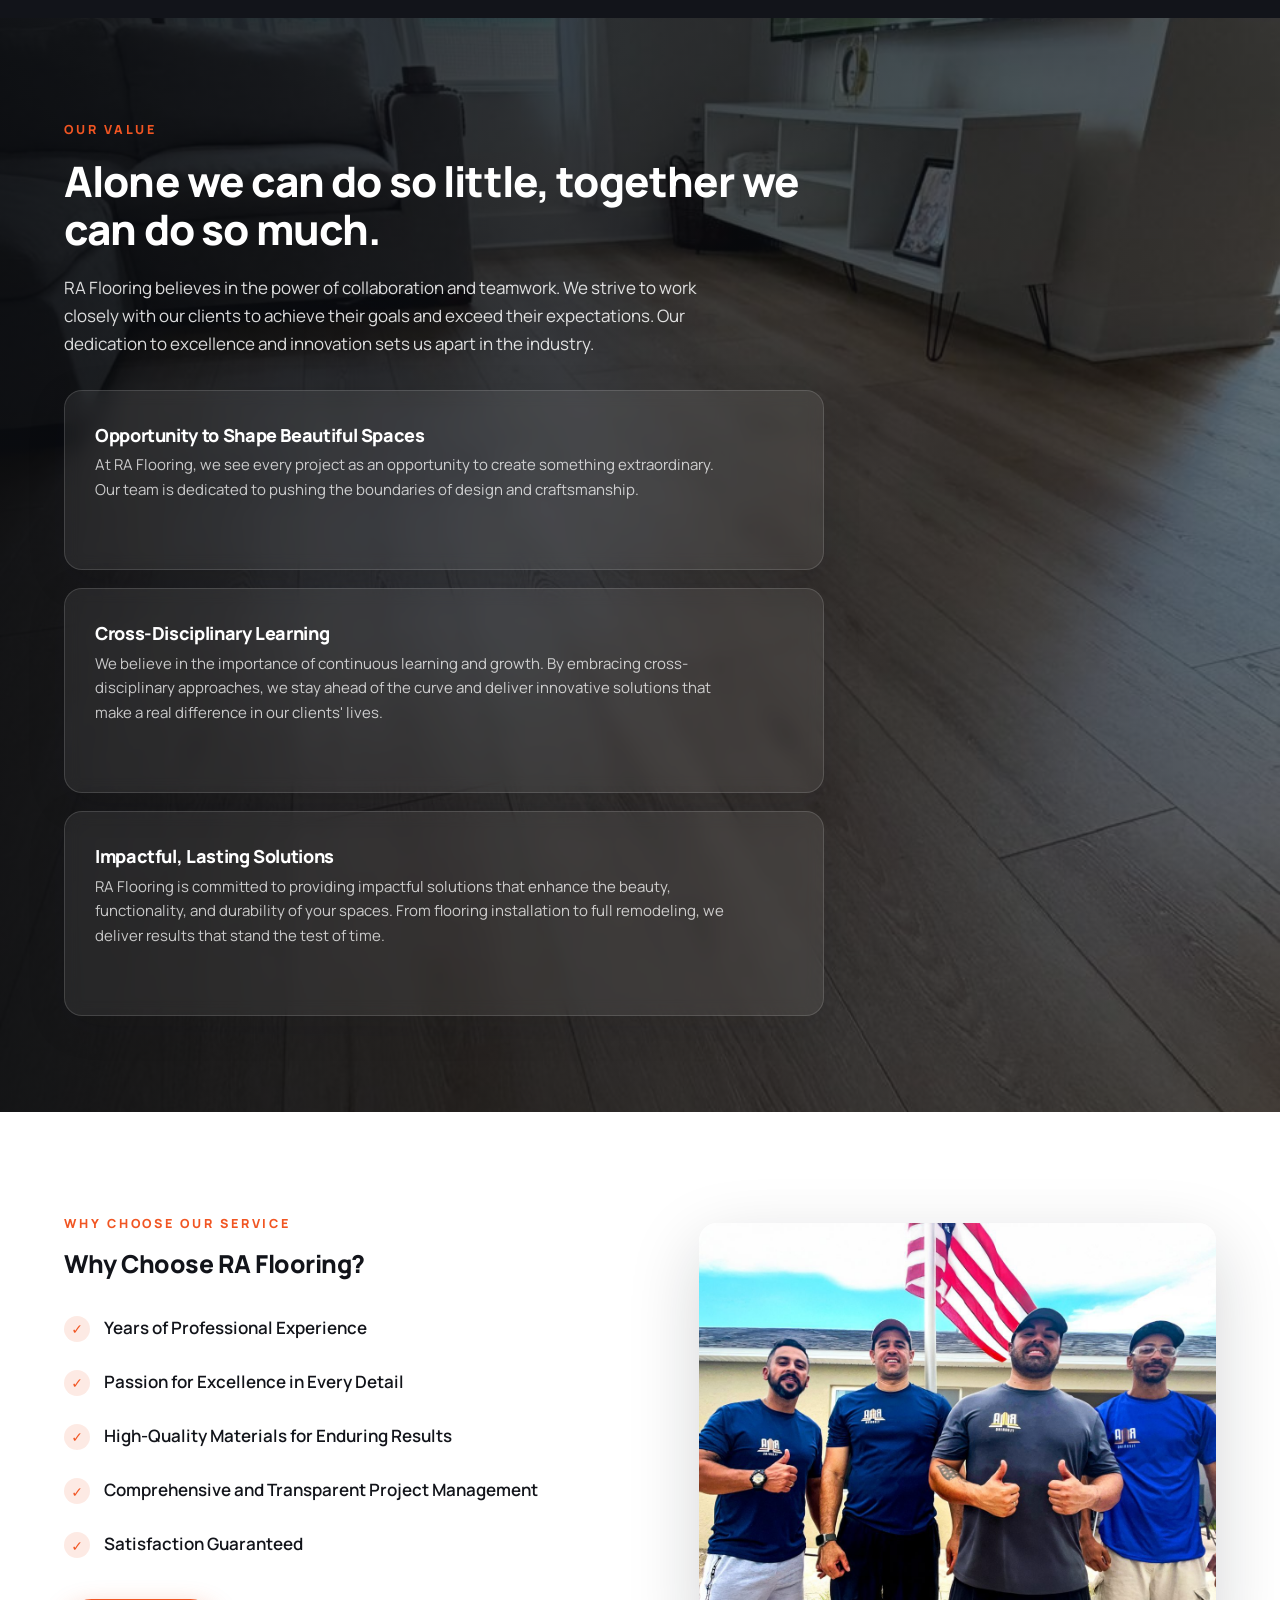
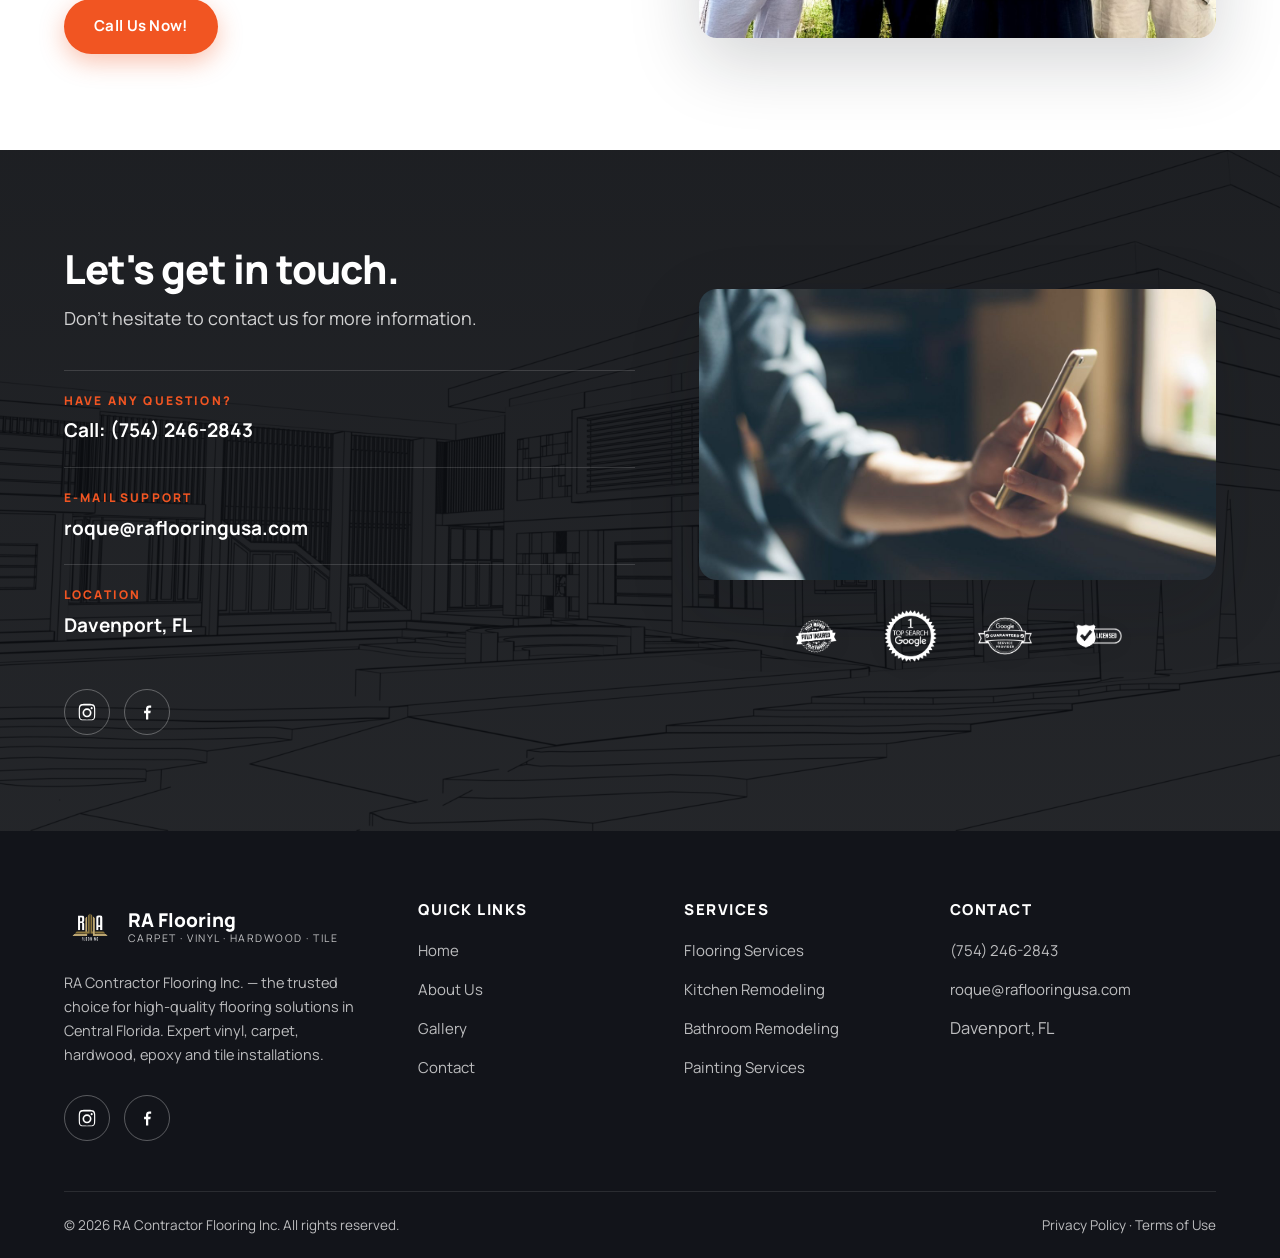
==== commit 5773927d: "Instala pixel do OpenAI Ads em todas as páginas + evento lead_created na thank-you Co-Authored-By: C" ====
--- a/about.html
+++ b/about.html
@@ -10,6 +10,16 @@
 <link rel="preconnect" href="https://fonts.gstatic.com" crossorigin>
 <link href="https://fonts.googleapis.com/css2?family=Manrope:wght@300;400;600;700;800&display=swap" rel="stylesheet">
 <link rel="stylesheet" href="assets/css/style.css">
+<script>
+  (function (w, d, s, u) {
+    if (w.oaiq) return;
+    var q = function () { q.q.push(arguments); };
+    q.q = []; w.oaiq = q;
+    var js = d.createElement(s); js.async = true; js.src = u;
+    var f = d.getElementsByTagName(s)[0]; f.parentNode.insertBefore(js, f);
+  })(window, document, "script", "https://bzrcdn.openai.com/sdk/oaiq.min.js");
+  oaiq("init", { pixelId: "AEzR1NKmggbzbYkmer3tov" });
+</script>
 </head>
 <body>
 <header class="site-header" id="siteHeader">
--- a/assets/css/style.css
+++ b/assets/css/style.css
@@ -157,6 +157,10 @@
 .works-grid a:hover img{transform:scale(1.07)}
 .works-grid a:hover::after{opacity:1}
 @media(max-width:900px){.works-grid{grid-template-columns:repeat(2,1fr)}}
+.works-grid a.has-cap::after{opacity:1;background:linear-gradient(to top,rgba(18,20,26,.72),transparent 55%)}
+.works-grid .work-cap{position:absolute;left:18px;right:18px;bottom:14px;z-index:2;color:#fff;display:flex;flex-direction:column;line-height:1.3}
+.works-grid .work-cap strong{font-size:16px;font-weight:800;letter-spacing:.04em;text-transform:uppercase}
+.works-grid .work-cap small{font-size:13.5px;font-weight:400;opacity:.9}
 .center-cta{text-align:center;margin-top:44px}
 
 /* ---------- reviews ---------- */
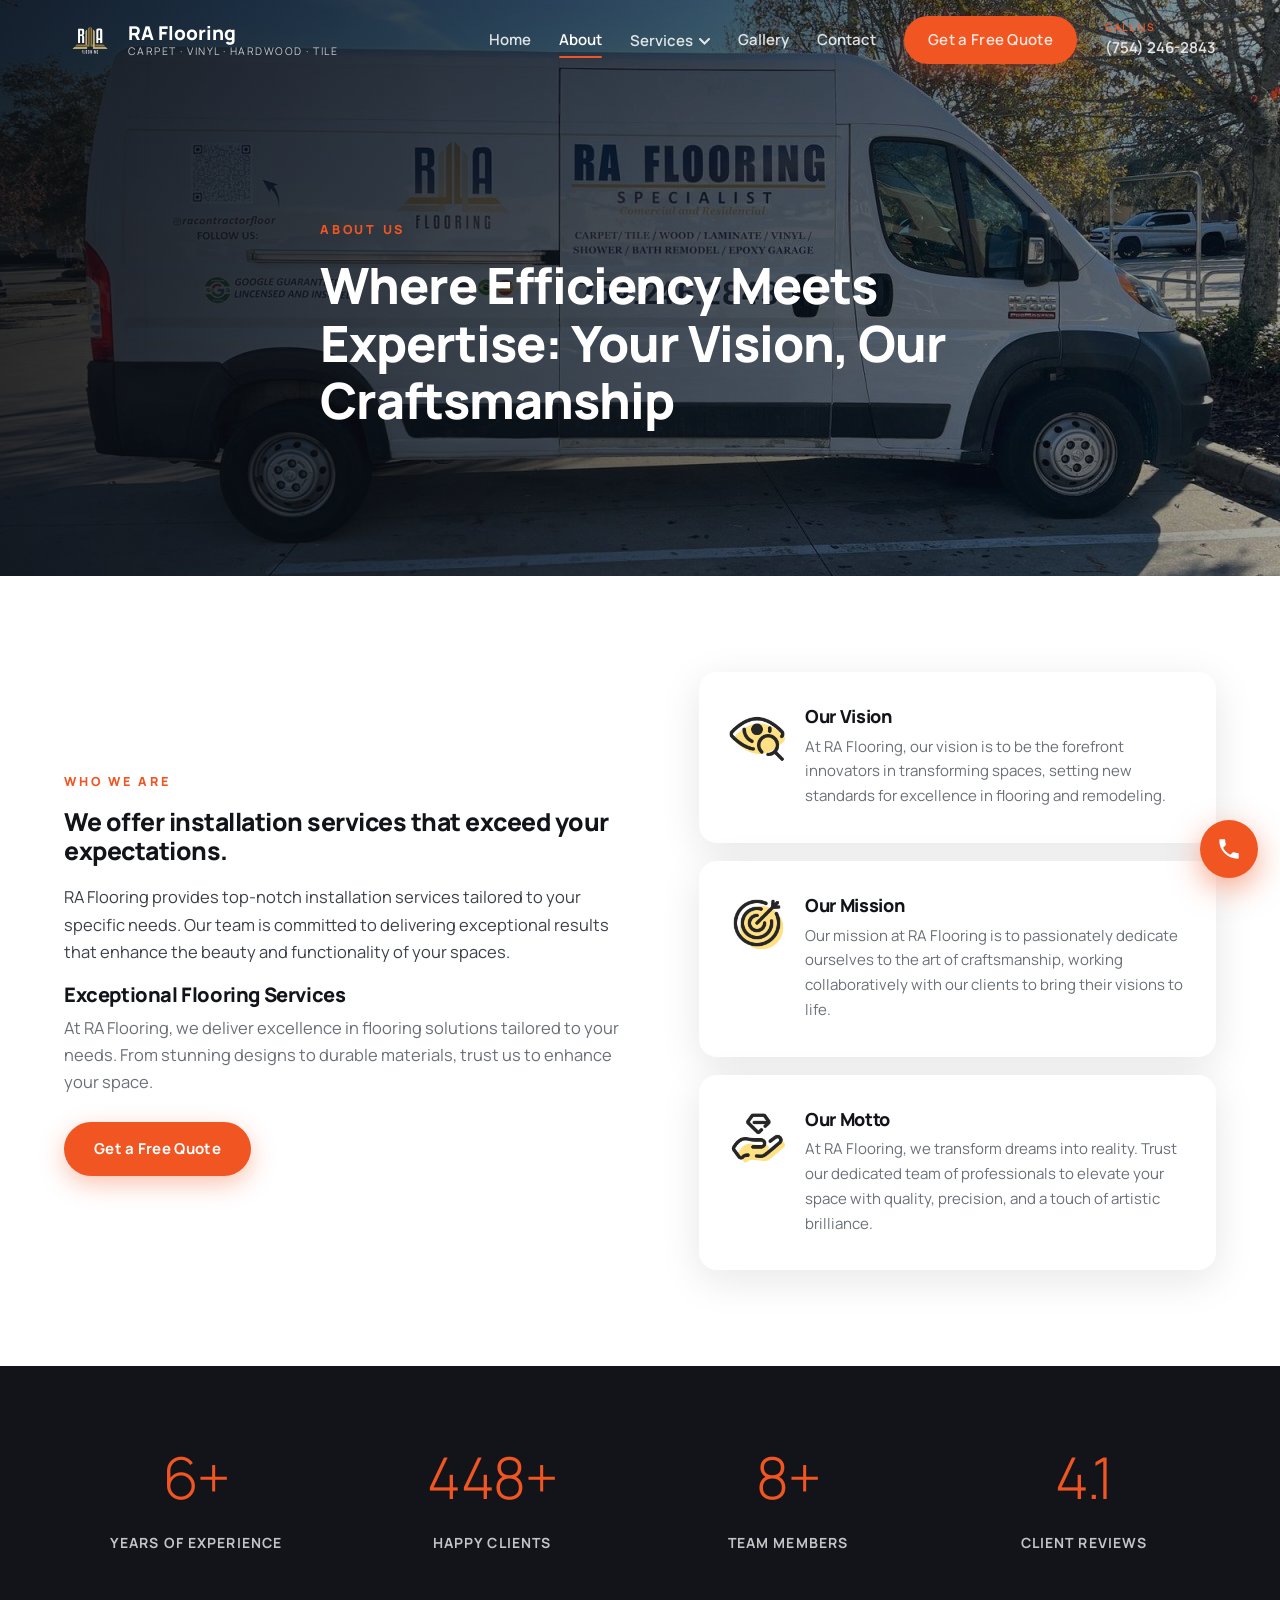
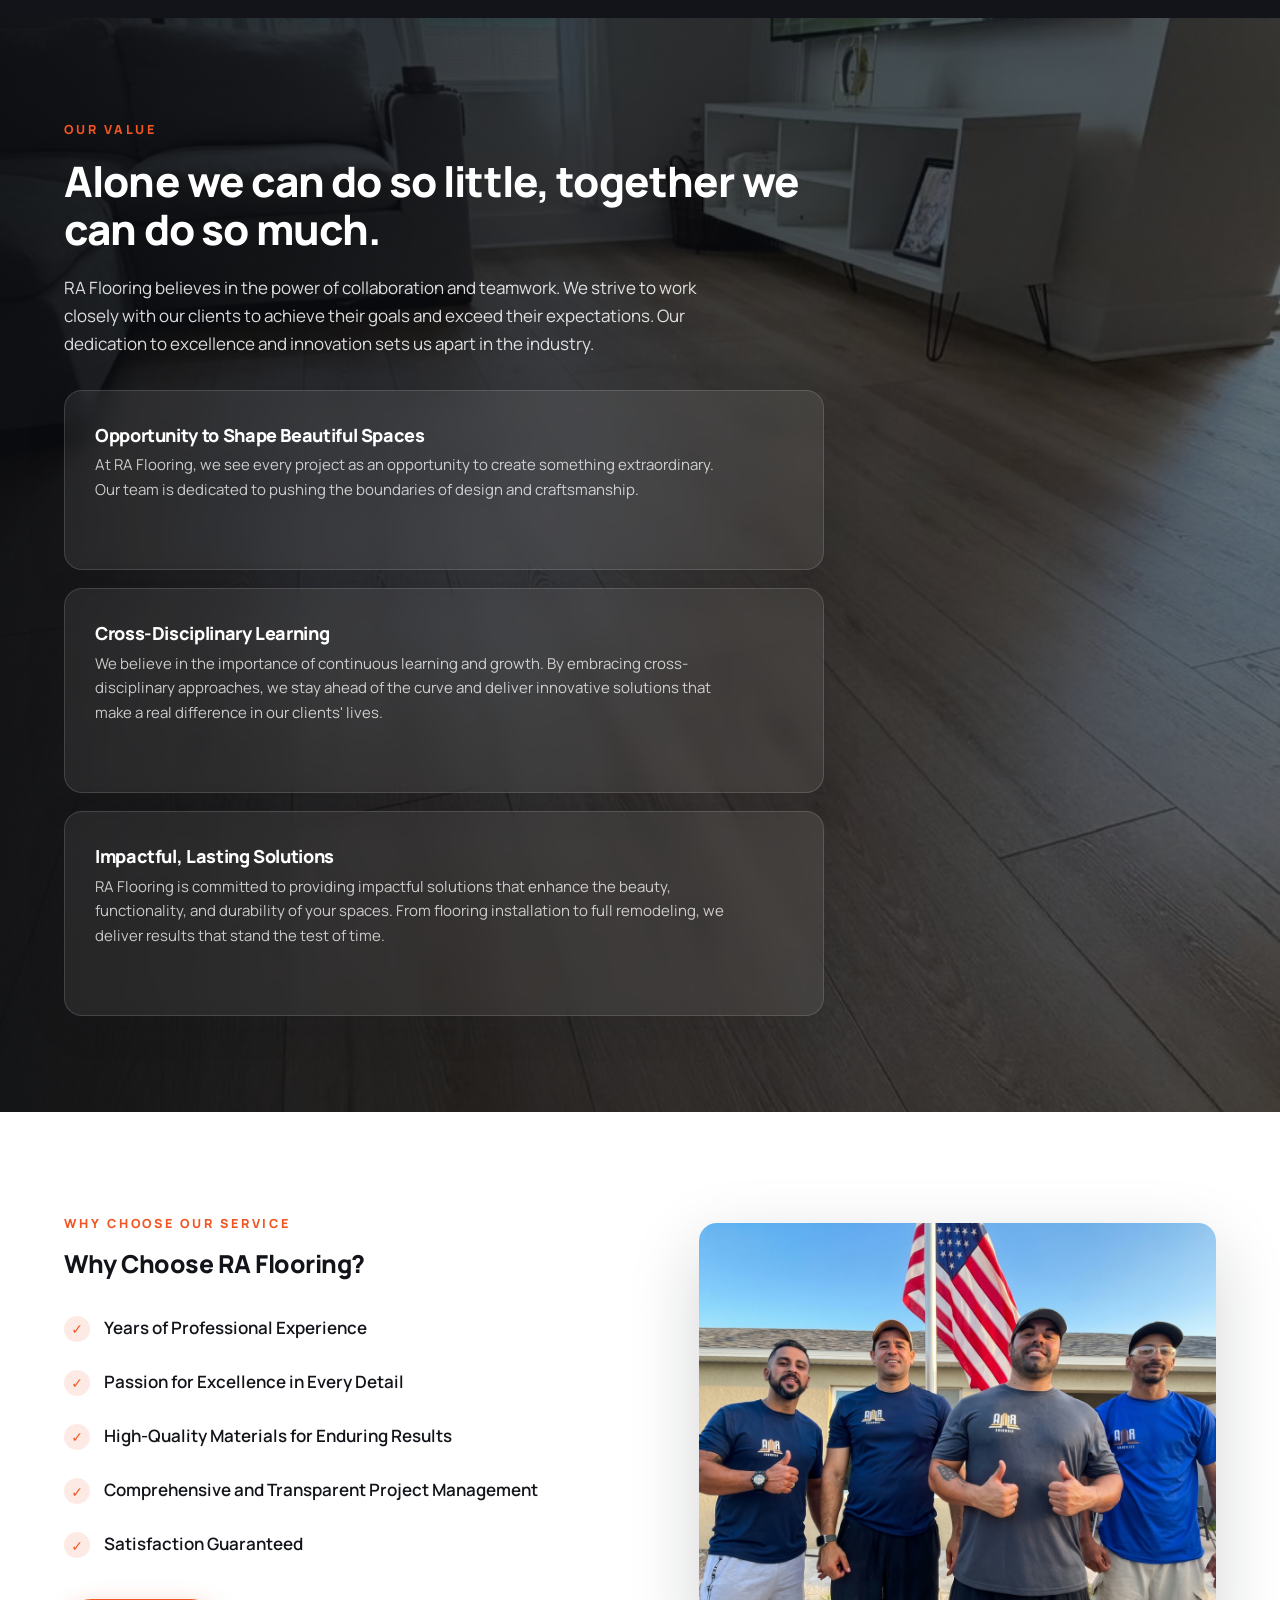
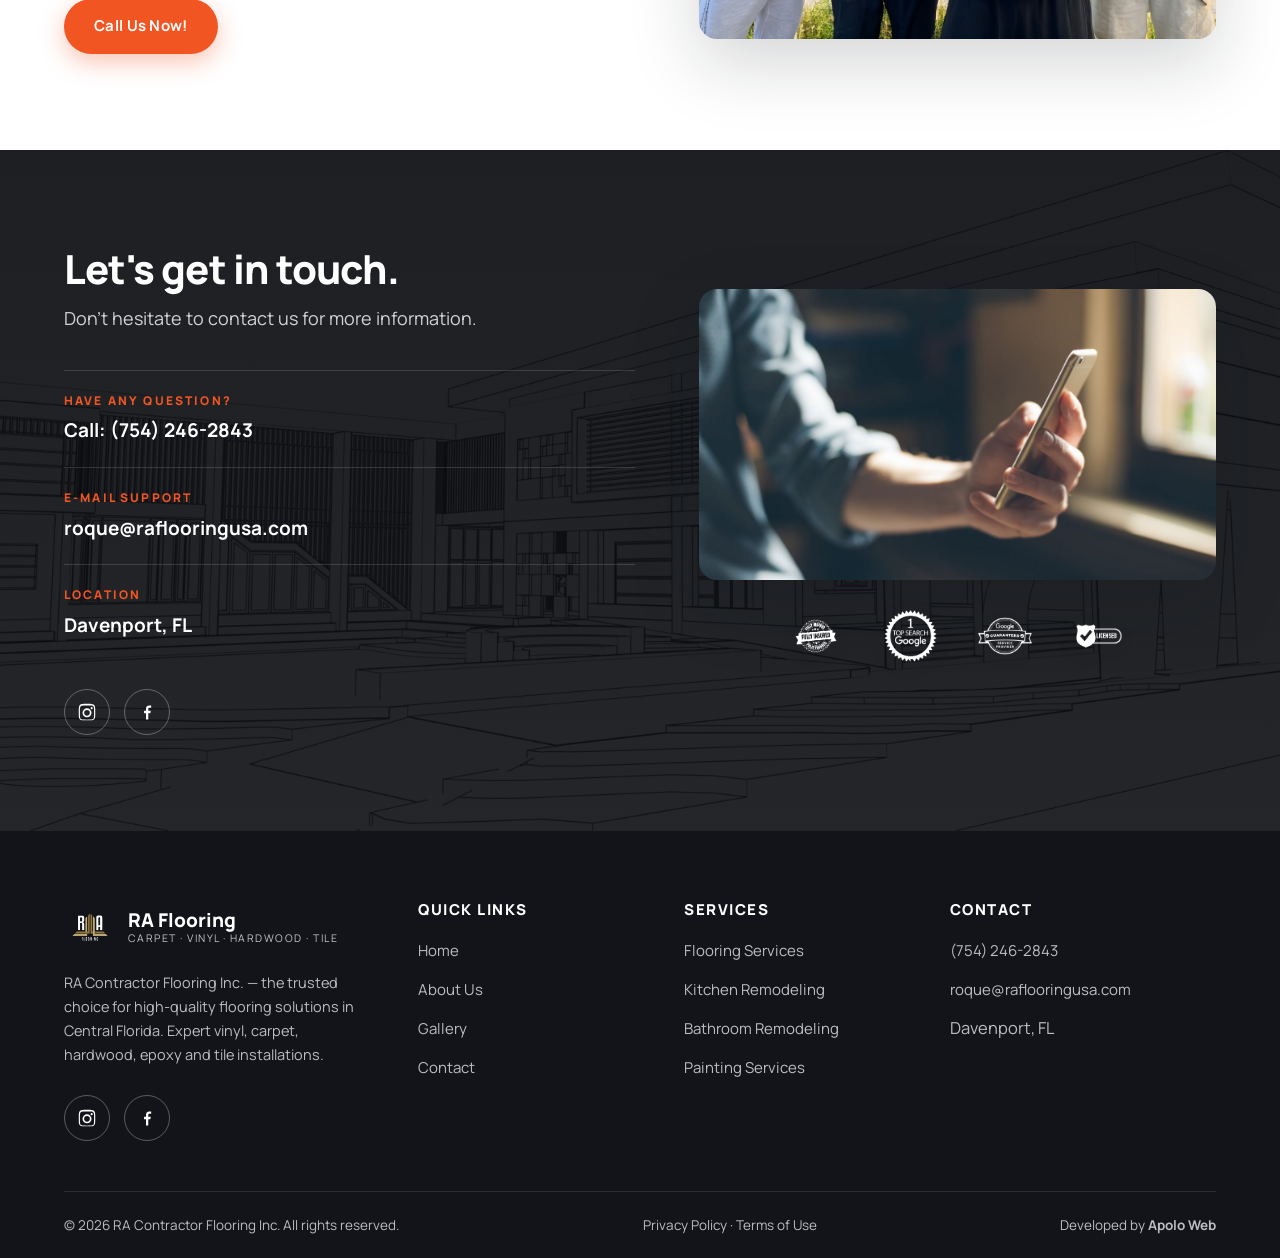
==== commit 2c71100a: "Foto do time atualizada (versão céu azul) + assinatura Apolo Web no rodapé Co-Authored-By: Claude Fa" ====
--- a/about.html
+++ b/about.html
@@ -187,6 +187,7 @@
     <div class="footer-bottom">
       <span>© <span id="year"></span> RA Contractor Flooring Inc. All rights reserved.</span>
       <span><a href="privacy-policy.html">Privacy Policy</a> · <a href="terms-of-use.html">Terms of Use</a></span>
+      <span>Developed by <a href="https://apoloweb.net.br/" target="_blank" rel="noopener"><strong>Apolo Web</strong></a></span>
     </div>
   </div>
 </footer>
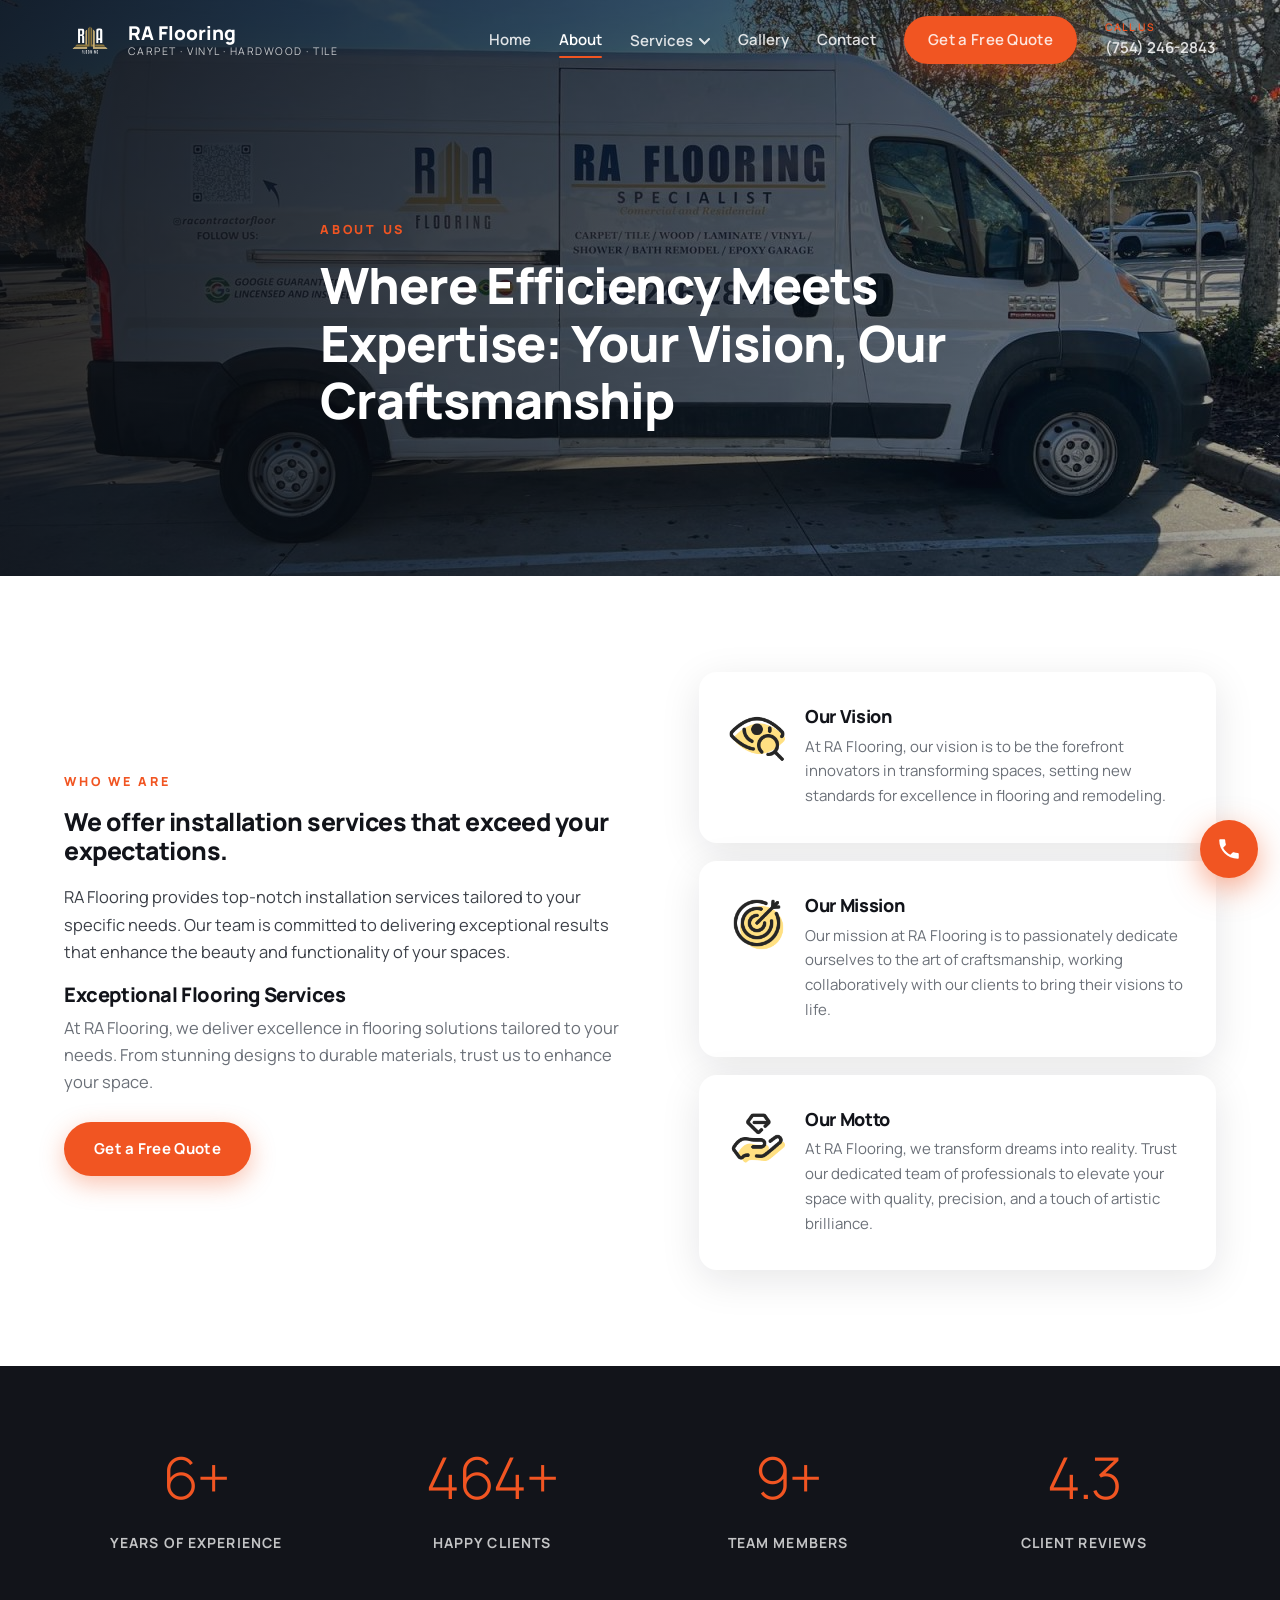
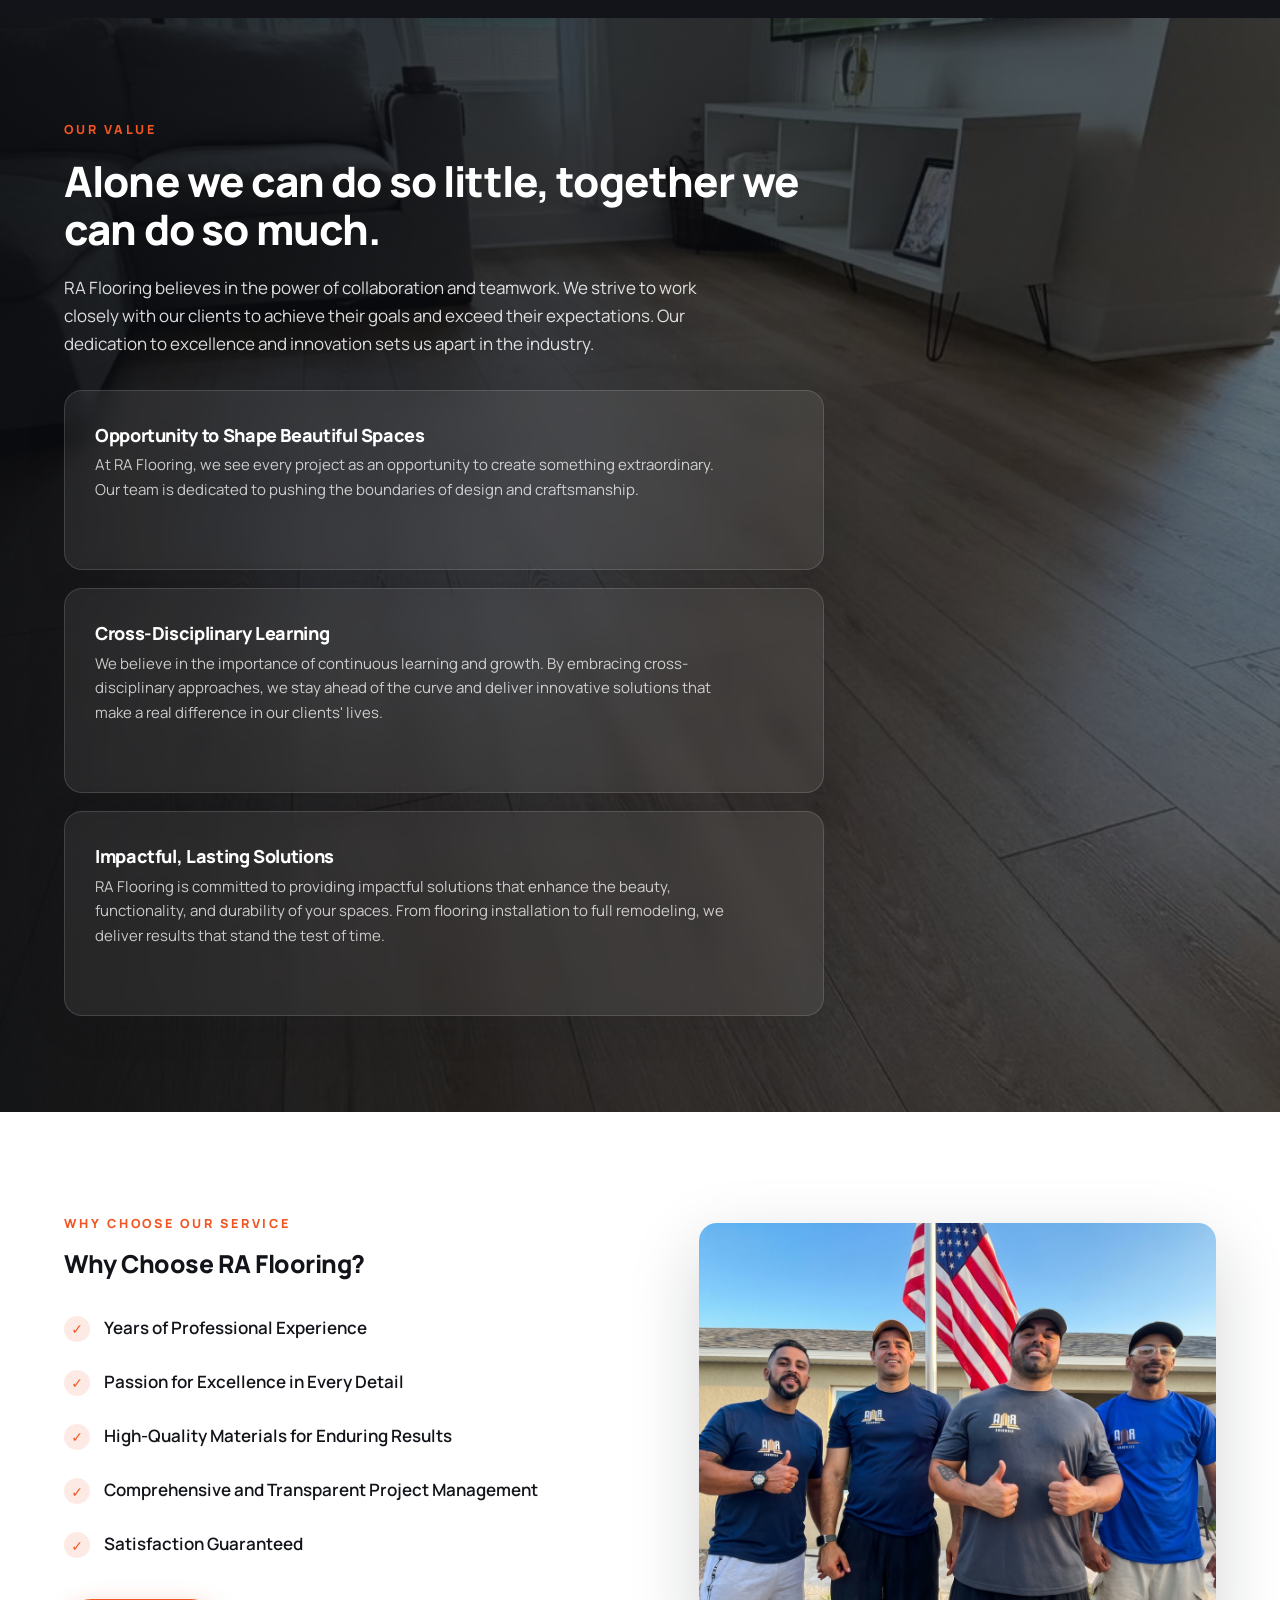
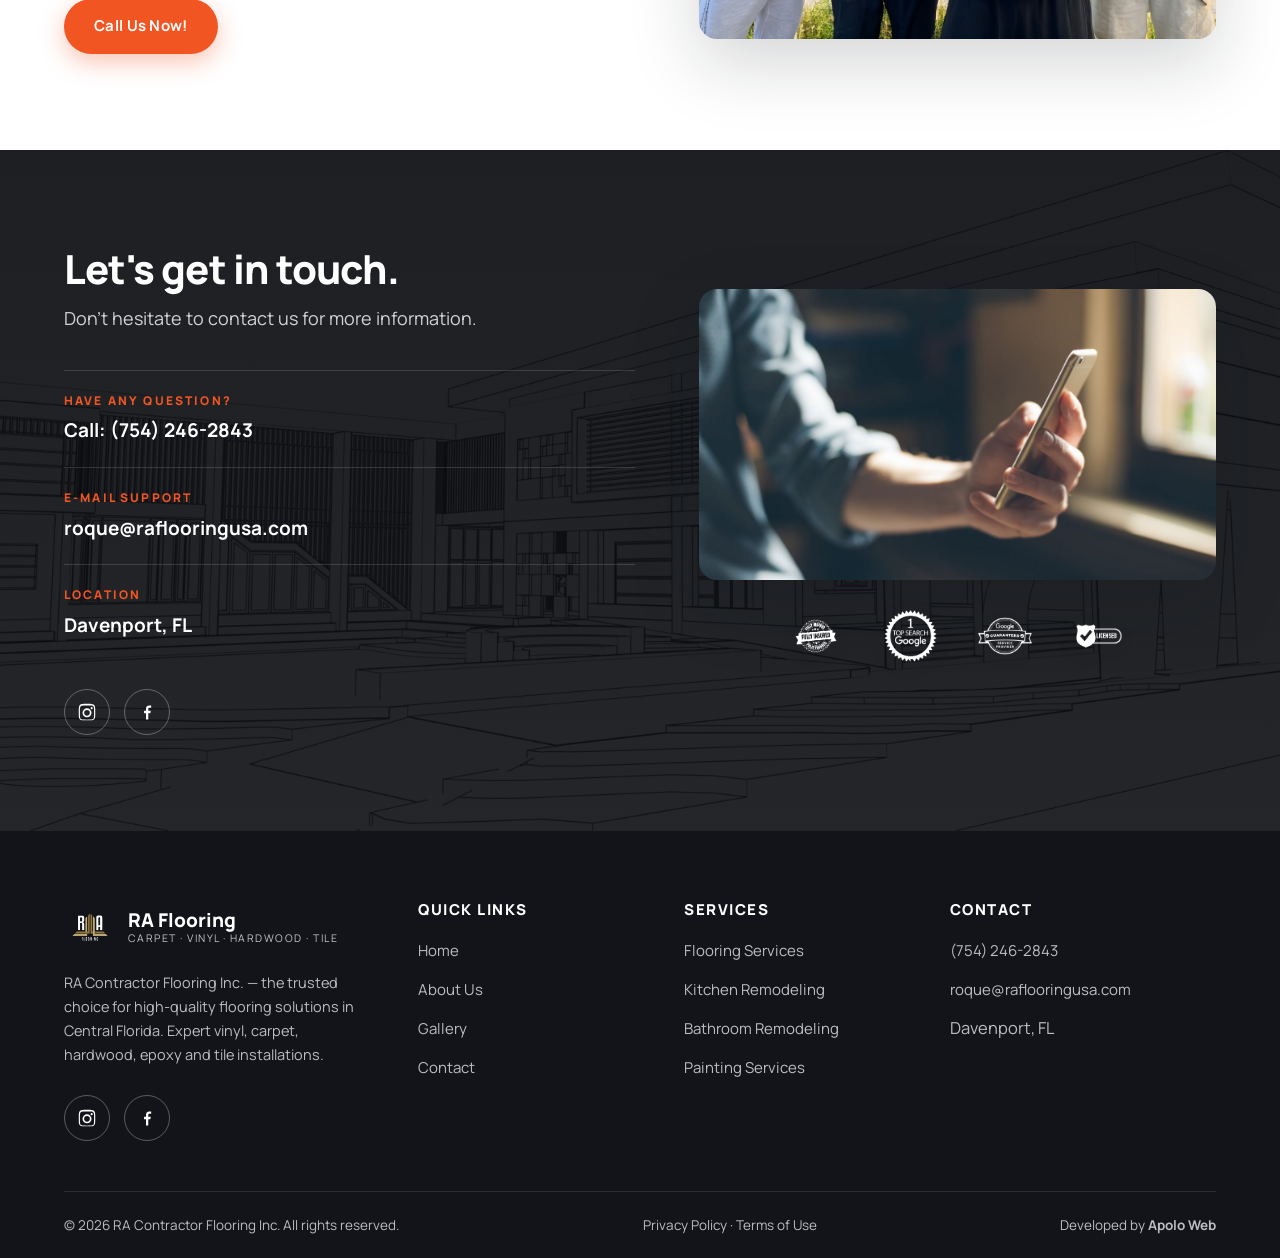
==== commit fa36e449: "Corrige envio do formulário: meta referrer sobrepõe Referrer-Policy same-origin do servidor Co-Autho" ====
--- a/about.html
+++ b/about.html
@@ -3,6 +3,7 @@
 <head>
 <meta charset="UTF-8">
 <meta name="viewport" content="width=device-width, initial-scale=1.0">
+<meta name="referrer" content="strict-origin-when-cross-origin">
 <title>About Us – RA Flooring</title>
 <meta name="description" content="Learn about RA Contractor Flooring Inc. — our vision, mission and values. Over a decade of experience delivering exceptional flooring and remodeling results.">
 <link rel="icon" type="image/png" href="assets/img/favicon.png">
